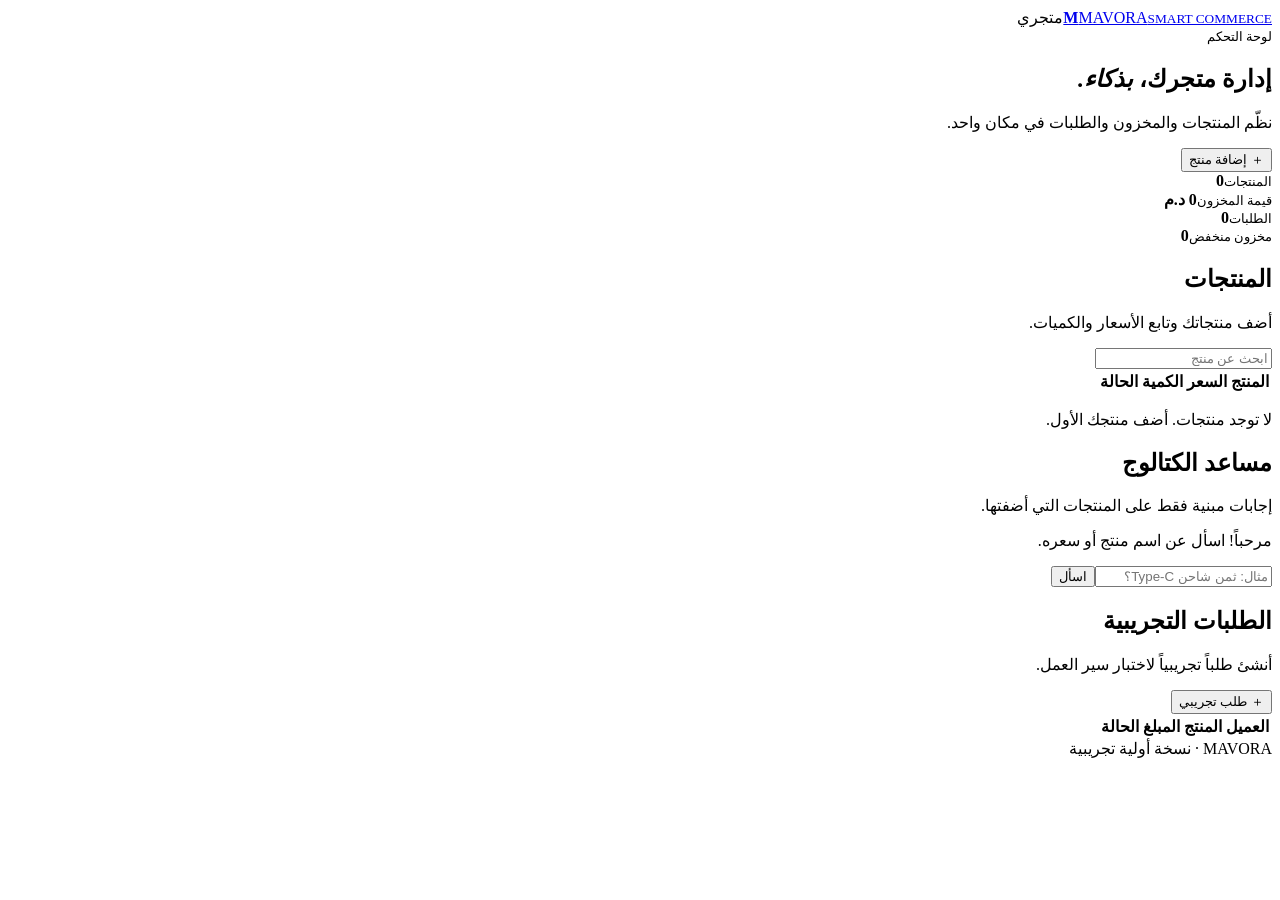
==== index.html @ d006ffa7 "Add MAVORA MVP file: index.html" ====
<!doctype html>
<html lang="ar" dir="rtl"><head><meta charset="utf-8"><meta name="viewport" content="width=device-width,initial-scale=1"><meta name="theme-color" content="#0b1630"><meta name="description" content="MAVORA لإدارة المتاجر والمنتجات والطلبات"><link rel="manifest" href="manifest.webmanifest"><link rel="stylesheet" href="styles.css"><title>MAVORA | إدارة المتجر</title></head><body>
<header><a class="brand" href="#"><b>M</b><span>MAVORA<small>SMART COMMERCE</small></span></a><span id="storeLabel">متجري</span></header>
<main><section class="hero"><div><small>لوحة التحكم</small><h1>إدارة متجرك، <em>بذكاء.</em></h1><p>نظّم المنتجات والمخزون والطلبات في مكان واحد.</p></div><button id="addBtn">＋ إضافة منتج</button></section>
<section class="stats"><article><small>المنتجات</small><strong id="count">0</strong></article><article><small>قيمة المخزون</small><strong id="stockValue">0 د.م</strong></article><article><small>الطلبات</small><strong id="ordersCount">0</strong></article><article><small>مخزون منخفض</small><strong id="lowCount">0</strong></article></section>
<section class="panel"><div class="heading"><div><h2>المنتجات</h2><p>أضف منتجاتك وتابع الأسعار والكميات.</p></div><input id="search" placeholder="ابحث عن منتج"></div><div class="scroll"><table><thead><tr><th>المنتج</th><th>السعر</th><th>الكمية</th><th>الحالة</th><th></th></tr></thead><tbody id="rows"></tbody></table></div><p id="empty" class="empty">لا توجد منتجات. أضف منتجك الأول.</p></section>
<section class="panel"><div class="heading"><div><h2>مساعد الكتالوج</h2><p>إجابات مبنية فقط على المنتجات التي أضفتها.</p></div></div><div id="chat" class="chat"><p>مرحباً! اسأل عن اسم منتج أو سعره.</p></div><form id="ask"><input id="question" placeholder="مثال: ثمن شاحن Type-C؟" required><button>اسأل</button></form></section>
<section class="panel"><div class="heading"><div><h2>الطلبات التجريبية</h2><p>أنشئ طلباً تجريبياً لاختبار سير العمل.</p></div><button class="secondary" id="newOrder">＋ طلب تجريبي</button></div><div class="scroll"><table><thead><tr><th>العميل</th><th>المنتج</th><th>المبلغ</th><th>الحالة</th></tr></thead><tbody id="orderRows"></tbody></table></div></section>
<footer>MAVORA · نسخة أولية تجريبية</footer></main>
<dialog id="dlg"><form id="productForm"><h2>إضافة / تعديل منتج</h2><input type="hidden" id="pid"><label>اسم المنتج<input id="name" required maxlength="80"></label><label>السعر بالدرهم<input id="price" type="number" min="0" step=".01" required></label><label>الكمية<input id="qty" type="number" min="0" step="1" required></label><label>وصف المنتج<input id="desc" maxlength="160"></label><div class="actions"><button type="button" class="secondary" id="cancel">إلغاء</button><button>حفظ</button></div></form></dialog>
<script src="app.js"></script></body></html>
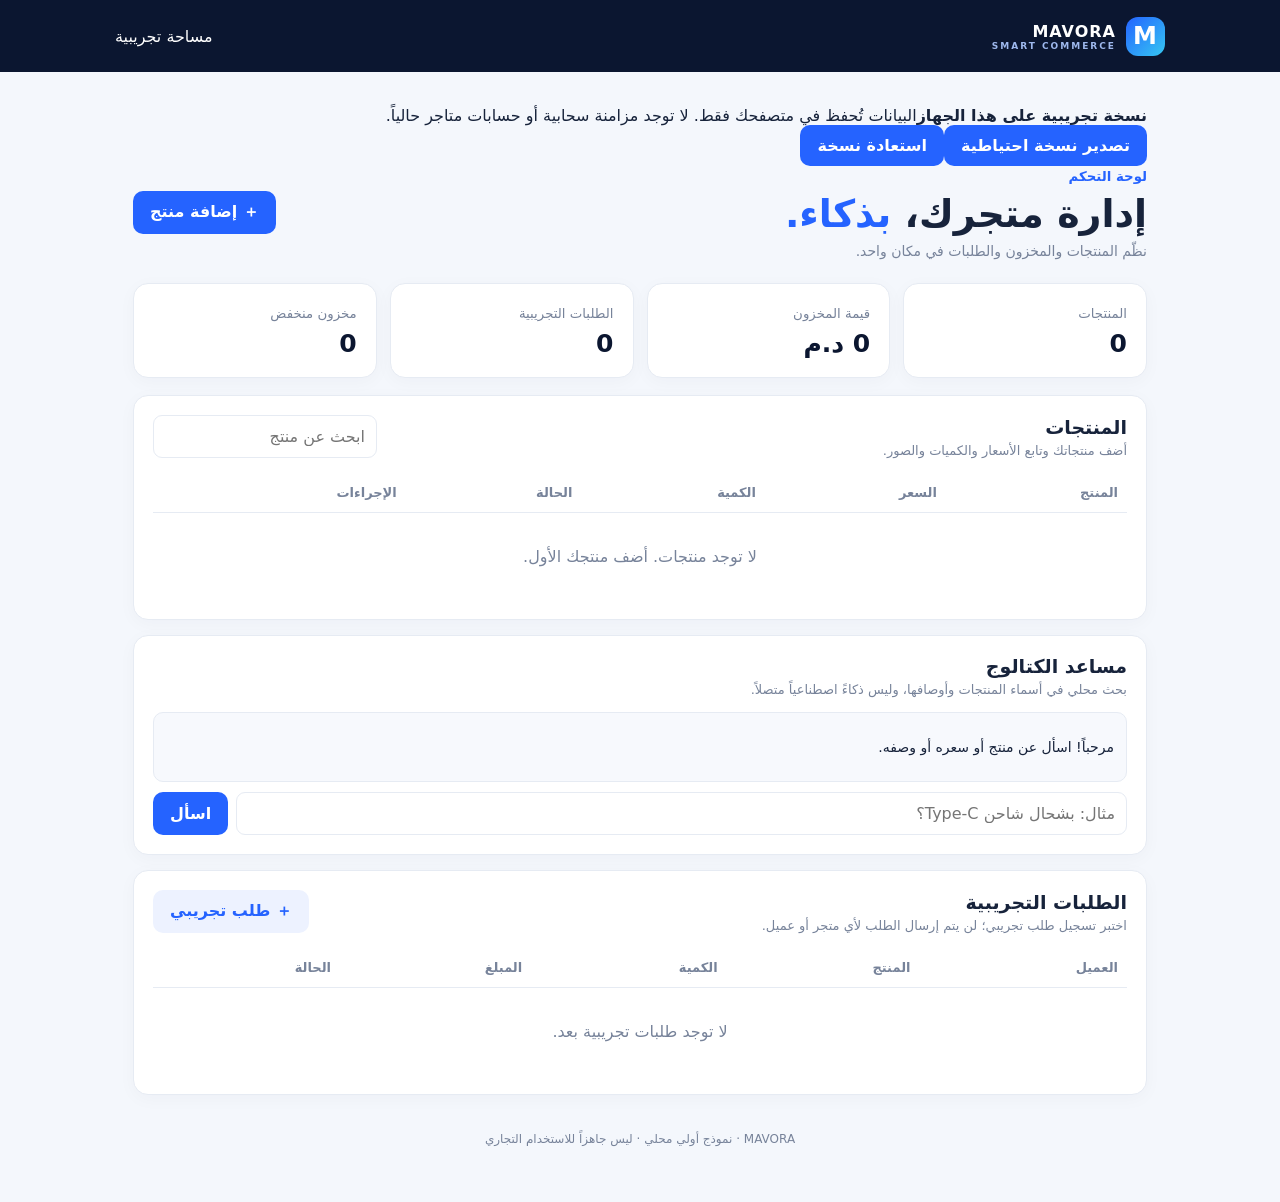
==== commit 8e687359: "Improve MAVORA local MVP reliability and usability" ====
--- a/index.html
+++ b/index.html
@@ -1,11 +1,59 @@
 <!doctype html>
-<html lang="ar" dir="rtl"><head><meta charset="utf-8"><meta name="viewport" content="width=device-width,initial-scale=1"><meta name="theme-color" content="#0b1630"><meta name="description" content="MAVORA لإدارة المتاجر والمنتجات والطلبات"><link rel="manifest" href="manifest.webmanifest"><link rel="stylesheet" href="styles.css"><title>MAVORA | إدارة المتجر</title></head><body>
-<header><a class="brand" href="#"><b>M</b><span>MAVORA<small>SMART COMMERCE</small></span></a><span id="storeLabel">متجري</span></header>
-<main><section class="hero"><div><small>لوحة التحكم</small><h1>إدارة متجرك، <em>بذكاء.</em></h1><p>نظّم المنتجات والمخزون والطلبات في مكان واحد.</p></div><button id="addBtn">＋ إضافة منتج</button></section>
-<section class="stats"><article><small>المنتجات</small><strong id="count">0</strong></article><article><small>قيمة المخزون</small><strong id="stockValue">0 د.م</strong></article><article><small>الطلبات</small><strong id="ordersCount">0</strong></article><article><small>مخزون منخفض</small><strong id="lowCount">0</strong></article></section>
-<section class="panel"><div class="heading"><div><h2>المنتجات</h2><p>أضف منتجاتك وتابع الأسعار والكميات.</p></div><input id="search" placeholder="ابحث عن منتج"></div><div class="scroll"><table><thead><tr><th>المنتج</th><th>السعر</th><th>الكمية</th><th>الحالة</th><th></th></tr></thead><tbody id="rows"></tbody></table></div><p id="empty" class="empty">لا توجد منتجات. أضف منتجك الأول.</p></section>
-<section class="panel"><div class="heading"><div><h2>مساعد الكتالوج</h2><p>إجابات مبنية فقط على المنتجات التي أضفتها.</p></div></div><div id="chat" class="chat"><p>مرحباً! اسأل عن اسم منتج أو سعره.</p></div><form id="ask"><input id="question" placeholder="مثال: ثمن شاحن Type-C؟" required><button>اسأل</button></form></section>
-<section class="panel"><div class="heading"><div><h2>الطلبات التجريبية</h2><p>أنشئ طلباً تجريبياً لاختبار سير العمل.</p></div><button class="secondary" id="newOrder">＋ طلب تجريبي</button></div><div class="scroll"><table><thead><tr><th>العميل</th><th>المنتج</th><th>المبلغ</th><th>الحالة</th></tr></thead><tbody id="orderRows"></tbody></table></div></section>
-<footer>MAVORA · نسخة أولية تجريبية</footer></main>
-<dialog id="dlg"><form id="productForm"><h2>إضافة / تعديل منتج</h2><input type="hidden" id="pid"><label>اسم المنتج<input id="name" required maxlength="80"></label><label>السعر بالدرهم<input id="price" type="number" min="0" step=".01" required></label><label>الكمية<input id="qty" type="number" min="0" step="1" required></label><label>وصف المنتج<input id="desc" maxlength="160"></label><div class="actions"><button type="button" class="secondary" id="cancel">إلغاء</button><button>حفظ</button></div></form></dialog>
-<script src="app.js"></script></body></html>+<html lang="ar" dir="rtl">
+<head>
+<meta charset="utf-8">
+<meta name="viewport" content="width=device-width,initial-scale=1">
+<meta name="theme-color" content="#0b1630">
+<meta name="description" content="MAVORA لإدارة المتاجر والمنتجات والمخزون والطلبات">
+<link rel="manifest" href="./manifest.webmanifest">
+<link rel="stylesheet" href="./styles.css">
+<title>MAVORA | إدارة المتجر</title>
+</head>
+<body>
+<header><a class="brand" href="./" aria-label="MAVORA الصفحة الرئيسية"><b>M</b><span>MAVORA<small>SMART COMMERCE</small></span></a><span id="storeLabel">مساحة تجريبية</span></header>
+<main>
+<div class="notice" role="status"><strong>نسخة تجريبية على هذا الجهاز</strong><span>البيانات تُحفظ في متصفحك فقط. لا توجد مزامنة سحابية أو حسابات متاجر حالياً.</span><div class="backup-actions"><button type="button" class="outline" id="exportBtn">تصدير نسخة احتياطية</button><button type="button" class="outline" id="importBtn">استعادة نسخة</button><input id="importFile" type="file" accept="application/json,.json" hidden></div></div>
+<section class="hero"><div><small>لوحة التحكم</small><h1>إدارة متجرك، <em>بذكاء.</em></h1><p>نظّم المنتجات والمخزون والطلبات في مكان واحد.</p></div><button id="addBtn">＋ إضافة منتج</button></section>
+<section class="stats">
+<article><small>المنتجات</small><strong id="count">0</strong></article>
+<article><small>قيمة المخزون</small><strong id="stockValue">0 د.م</strong></article>
+<article><small>الطلبات التجريبية</small><strong id="ordersCount">0</strong></article>
+<article><small>مخزون منخفض</small><strong id="lowCount">0</strong></article>
+</section>
+<section class="panel">
+<div class="heading"><div><h2>المنتجات</h2><p>أضف منتجاتك وتابع الأسعار والكميات والصور.</p></div><input id="search" type="search" placeholder="ابحث عن منتج" aria-label="ابحث عن منتج"></div>
+<div class="scroll"><table><thead><tr><th>المنتج</th><th>السعر</th><th>الكمية</th><th>الحالة</th><th>الإجراءات</th></tr></thead><tbody id="rows"></tbody></table></div>
+<p id="empty" class="empty">لا توجد منتجات. أضف منتجك الأول.</p><p id="noResults" class="empty" hidden>لا توجد نتائج مطابقة للبحث.</p>
+</section>
+<section class="panel">
+<div class="heading"><div><h2>مساعد الكتالوج</h2><p>بحث محلي في أسماء المنتجات وأوصافها، وليس ذكاءً اصطناعياً متصلاً.</p></div></div>
+<div id="chat" class="chat" aria-live="polite"><p>مرحباً! اسأل عن منتج أو سعره أو وصفه.</p></div>
+<form id="ask"><input id="question" autocomplete="off" placeholder="مثال: بشحال شاحن Type-C؟" required maxlength="180"><button>اسأل</button></form>
+</section>
+<section class="panel">
+<div class="heading"><div><h2>الطلبات التجريبية</h2><p>اختبر تسجيل طلب تجريبي؛ لن يتم إرسال الطلب لأي متجر أو عميل.</p></div><button class="secondary" id="newOrder">＋ طلب تجريبي</button></div>
+<div class="scroll"><table><thead><tr><th>العميل</th><th>المنتج</th><th>الكمية</th><th>المبلغ</th><th>الحالة</th></tr></thead><tbody id="orderRows"></tbody></table></div>
+<p id="ordersEmpty" class="empty">لا توجد طلبات تجريبية بعد.</p>
+</section>
+<footer>MAVORA · نموذج أولي محلي · ليس جاهزاً للاستخدام التجاري</footer>
+</main>
+<dialog id="dlg"><form id="productForm">
+<h2 id="productDialogTitle">إضافة منتج</h2><input type="hidden" id="pid">
+<label>اسم المنتج<input id="name" required maxlength="80" autocomplete="off"></label>
+<label>السعر بالدرهم<input id="price" type="number" min="0" max="100000000" step="0.01" required inputmode="decimal"></label>
+<label>الكمية<input id="qty" type="number" min="0" max="10000000" step="1" required inputmode="numeric"></label>
+<label>وصف المنتج (اختياري)<input id="desc" maxlength="300"></label>
+<label>رابط صورة المنتج (اختياري)<input id="imageUrl" type="url" placeholder="https://..." maxlength="500" inputmode="url"></label>
+<p class="field-hint">استخدم رابط صورة مباشر يبدأ بـ https:// أو http://.</p>
+<div class="actions"><button type="button" class="secondary" id="cancel">إلغاء</button><button>حفظ المنتج</button></div>
+</form></dialog>
+<dialog id="orderDlg"><form id="orderForm">
+<h2>إنشاء طلب تجريبي</h2>
+<label>اسم العميل<input id="customer" required maxlength="80"></label>
+<label>المنتج<select id="orderProduct" required></select></label>
+<label>الكمية المطلوبة<input id="orderQty" type="number" min="1" step="1" value="1" required inputmode="numeric"></label>
+<p id="availableQty" class="field-hint"></p>
+<div class="actions"><button type="button" class="secondary" id="cancelOrder">إلغاء</button><button>إنشاء الطلب التجريبي</button></div>
+</form></dialog>
+<script src="./app.js" defer></script>
+</body></html>
--- a/styles.css
+++ b/styles.css
@@ -0,0 +1 @@
+:root{--navy:#0b1630;--blue:#2563ff;--cyan:#35c7f2;--bg:#f4f7fc;--ink:#17233b;--muted:#77839a;--line:#e6ebf3}*{box-sizing:border-box}body{margin:0;background:var(--bg);color:var(--ink);font-family:system-ui,Tahoma,Arial}header{height:72px;background:var(--navy);color:white;display:flex;align-items:center;justify-content:space-between;padding:0 max(calc((100% - 1050px)/2),20px)}.brand{display:flex;align-items:center;gap:10px;color:white;text-decoration:none;font-weight:900;letter-spacing:1px}.brand b{display:grid;place-items:center;width:39px;height:39px;border-radius:12px;background:linear-gradient(135deg,var(--blue),var(--cyan));font-size:24px}.brand small{display:block;color:#9eb8ed;font-size:9px;letter-spacing:2px}main{max-width:1050px;margin:34px auto;padding:0 18px}.hero,.heading{display:flex;align-items:center;justify-content:space-between;gap:16px}.hero{margin-bottom:24px}.hero small{color:var(--blue);font-weight:800}.hero h1{font-size:clamp(27px,5vw,38px);margin:7px 0}.hero em{color:var(--blue);font-style:normal}.hero p,.heading p{color:var(--muted);margin:0;font-size:14px}button{border:0;border-radius:10px;background:var(--blue);color:white;padding:11px 17px;font:inherit;font-weight:750;cursor:pointer}.secondary{background:#edf2ff;color:var(--blue)}.stats{display:grid;grid-template-columns:repeat(4,1fr);gap:13px;margin-bottom:17px}.stats article,.panel{background:white;border:1px solid var(--line);border-radius:15px;padding:19px;box-shadow:0 4px 18px #15264b08}.stats small{color:var(--muted)}.stats strong{display:block;font-size:25px;color:var(--navy);margin-top:7px}.panel{margin:15px 0}.heading{margin-bottom:15px}.heading h2{margin:0 0 5px;font-size:19px}.heading p{font-size:13px}.heading input,input{border:1px solid var(--line);border-radius:9px;padding:11px;font:inherit;min-width:0}.scroll{overflow:auto}table{width:100%;border-collapse:collapse;text-align:right;white-space:nowrap}th,td{padding:12px 9px;border-bottom:1px solid var(--line);font-size:13px}th{color:var(--muted)}.tag{background:#e9f8f0;color:#16814f;border-radius:20px;padding:5px 8px;font-size:11px}.tag.low{background:#fff0e6;color:#bd5b17}.tiny{background:#eef2ff;color:var(--blue);padding:6px 9px;margin-left:5px}.empty{color:var(--muted);text-align:center;padding:18px}.chat{background:#f7f9fd;border:1px solid var(--line);border-radius:10px;padding:12px;min-height:65px;margin-bottom:10px;font-size:14px}.chat .answer{color:var(--blue)}#ask{display:flex;gap:8px}#ask input{flex:1;width:100%}footer{text-align:center;color:var(--muted);font-size:12px;padding:22px}dialog{border:0;border-radius:15px;width:min(430px,calc(100% - 24px));box-shadow:0 20px 70px #07132955}dialog::backdrop{background:#07132999}dialog form{padding:22px;display:grid;gap:12px}dialog h2{margin:0 0 5px}label{display:grid;gap:6px;font-size:13px;font-weight:700}.actions{display:flex;justify-content:flex-end;gap:8px}@media(max-width:650px){main{margin:22px auto}.stats{grid-template-columns:repeat(2,1fr)}.hero{align-items:flex-start;flex-direction:column}.heading{align-items:flex-start;flex-direction:column}.heading input{width:100%}}
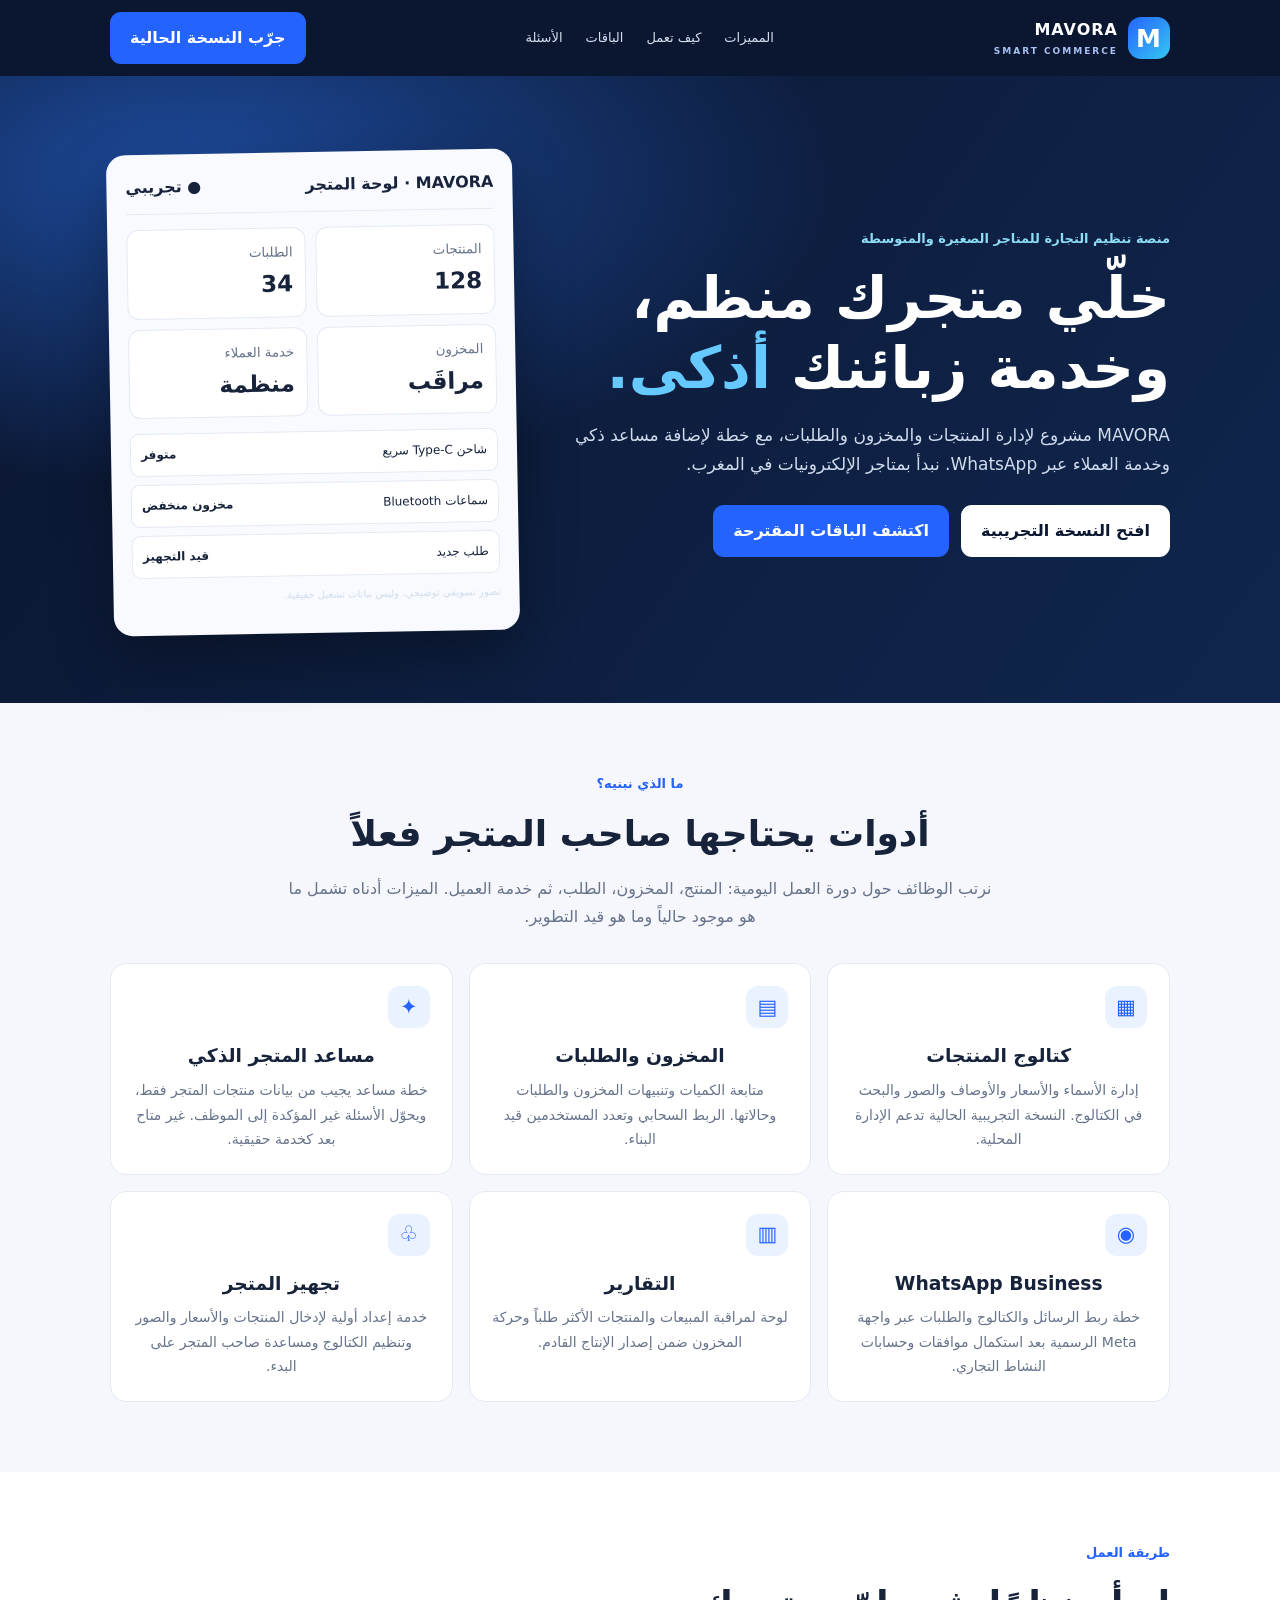
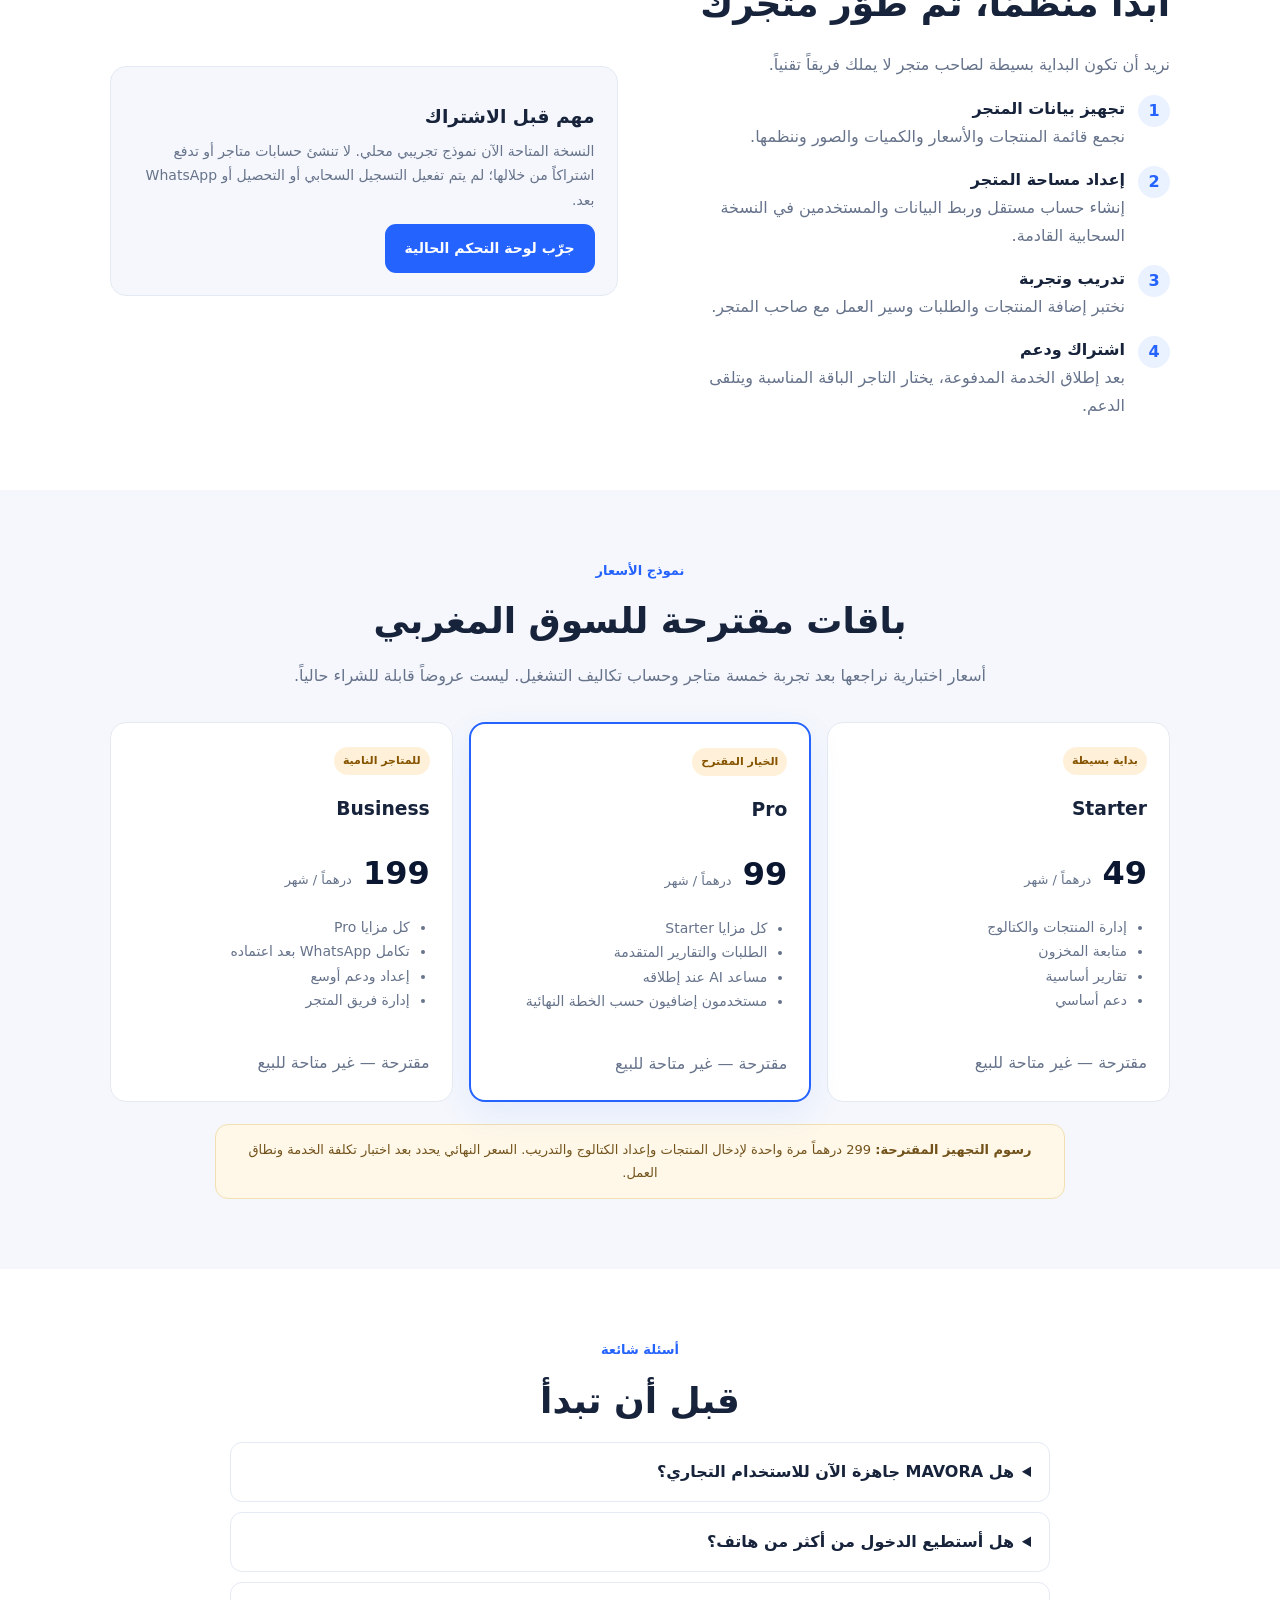
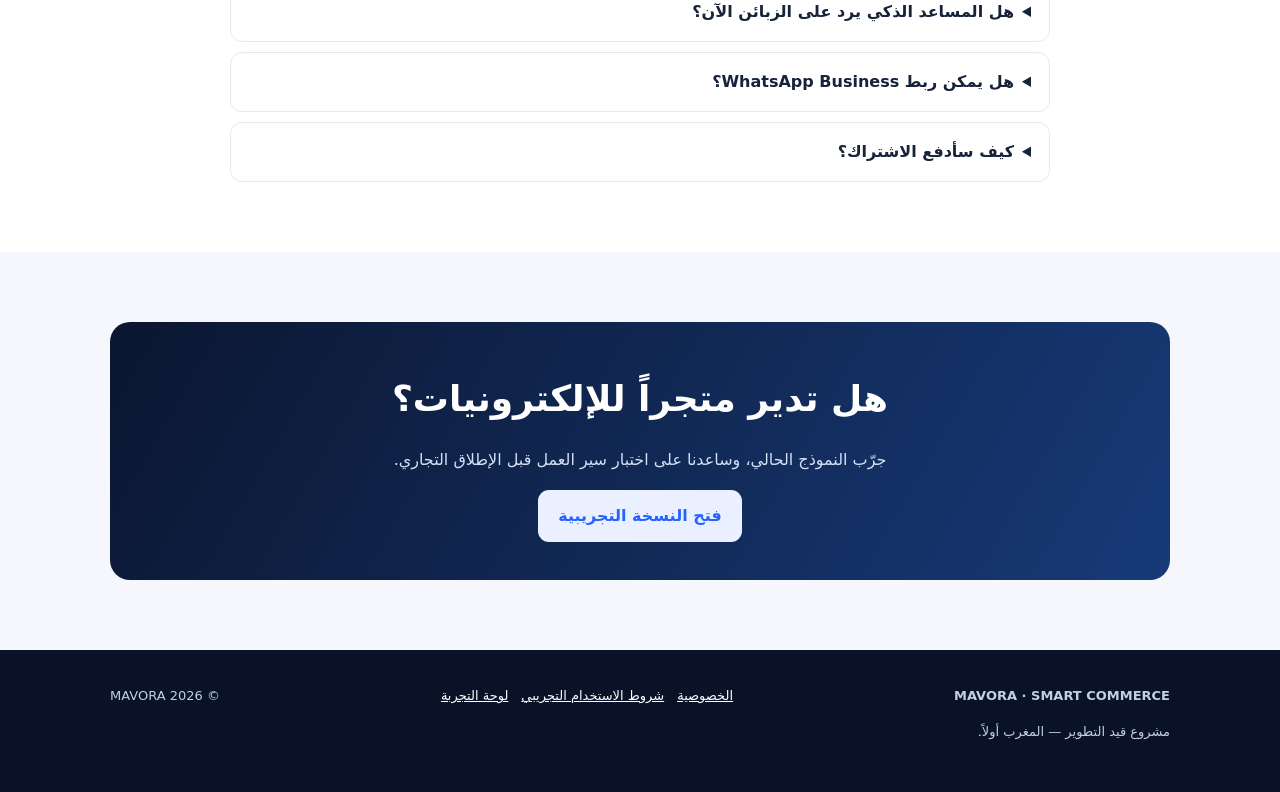
==== commit ed3e6620: "Add honest MAVORA public product and pricing landing page" ====
--- a/index.html
+++ b/index.html
@@ -1,59 +1,30 @@
 <!doctype html>
-<html lang="ar" dir="rtl">
-<head>
-<meta charset="utf-8">
-<meta name="viewport" content="width=device-width,initial-scale=1">
-<meta name="theme-color" content="#0b1630">
-<meta name="description" content="MAVORA لإدارة المتاجر والمنتجات والمخزون والطلبات">
-<link rel="manifest" href="./manifest.webmanifest">
-<link rel="stylesheet" href="./styles.css">
-<title>MAVORA | إدارة المتجر</title>
-</head>
-<body>
-<header><a class="brand" href="./" aria-label="MAVORA الصفحة الرئيسية"><b>M</b><span>MAVORA<small>SMART COMMERCE</small></span></a><span id="storeLabel">مساحة تجريبية</span></header>
-<main>
-<div class="notice" role="status"><strong>نسخة تجريبية على هذا الجهاز</strong><span>البيانات تُحفظ في متصفحك فقط. لا توجد مزامنة سحابية أو حسابات متاجر حالياً.</span><div class="backup-actions"><button type="button" class="outline" id="exportBtn">تصدير نسخة احتياطية</button><button type="button" class="outline" id="importBtn">استعادة نسخة</button><input id="importFile" type="file" accept="application/json,.json" hidden></div></div>
-<section class="hero"><div><small>لوحة التحكم</small><h1>إدارة متجرك، <em>بذكاء.</em></h1><p>نظّم المنتجات والمخزون والطلبات في مكان واحد.</p></div><button id="addBtn">＋ إضافة منتج</button></section>
-<section class="stats">
-<article><small>المنتجات</small><strong id="count">0</strong></article>
-<article><small>قيمة المخزون</small><strong id="stockValue">0 د.م</strong></article>
-<article><small>الطلبات التجريبية</small><strong id="ordersCount">0</strong></article>
-<article><small>مخزون منخفض</small><strong id="lowCount">0</strong></article>
-</section>
-<section class="panel">
-<div class="heading"><div><h2>المنتجات</h2><p>أضف منتجاتك وتابع الأسعار والكميات والصور.</p></div><input id="search" type="search" placeholder="ابحث عن منتج" aria-label="ابحث عن منتج"></div>
-<div class="scroll"><table><thead><tr><th>المنتج</th><th>السعر</th><th>الكمية</th><th>الحالة</th><th>الإجراءات</th></tr></thead><tbody id="rows"></tbody></table></div>
-<p id="empty" class="empty">لا توجد منتجات. أضف منتجك الأول.</p><p id="noResults" class="empty" hidden>لا توجد نتائج مطابقة للبحث.</p>
-</section>
-<section class="panel">
-<div class="heading"><div><h2>مساعد الكتالوج</h2><p>بحث محلي في أسماء المنتجات وأوصافها، وليس ذكاءً اصطناعياً متصلاً.</p></div></div>
-<div id="chat" class="chat" aria-live="polite"><p>مرحباً! اسأل عن منتج أو سعره أو وصفه.</p></div>
-<form id="ask"><input id="question" autocomplete="off" placeholder="مثال: بشحال شاحن Type-C؟" required maxlength="180"><button>اسأل</button></form>
-</section>
-<section class="panel">
-<div class="heading"><div><h2>الطلبات التجريبية</h2><p>اختبر تسجيل طلب تجريبي؛ لن يتم إرسال الطلب لأي متجر أو عميل.</p></div><button class="secondary" id="newOrder">＋ طلب تجريبي</button></div>
-<div class="scroll"><table><thead><tr><th>العميل</th><th>المنتج</th><th>الكمية</th><th>المبلغ</th><th>الحالة</th></tr></thead><tbody id="orderRows"></tbody></table></div>
-<p id="ordersEmpty" class="empty">لا توجد طلبات تجريبية بعد.</p>
-</section>
-<footer>MAVORA · نموذج أولي محلي · ليس جاهزاً للاستخدام التجاري</footer>
-</main>
-<dialog id="dlg"><form id="productForm">
-<h2 id="productDialogTitle">إضافة منتج</h2><input type="hidden" id="pid">
-<label>اسم المنتج<input id="name" required maxlength="80" autocomplete="off"></label>
-<label>السعر بالدرهم<input id="price" type="number" min="0" max="100000000" step="0.01" required inputmode="decimal"></label>
-<label>الكمية<input id="qty" type="number" min="0" max="10000000" step="1" required inputmode="numeric"></label>
-<label>وصف المنتج (اختياري)<input id="desc" maxlength="300"></label>
-<label>رابط صورة المنتج (اختياري)<input id="imageUrl" type="url" placeholder="https://..." maxlength="500" inputmode="url"></label>
-<p class="field-hint">استخدم رابط صورة مباشر يبدأ بـ https:// أو http://.</p>
-<div class="actions"><button type="button" class="secondary" id="cancel">إلغاء</button><button>حفظ المنتج</button></div>
-</form></dialog>
-<dialog id="orderDlg"><form id="orderForm">
-<h2>إنشاء طلب تجريبي</h2>
-<label>اسم العميل<input id="customer" required maxlength="80"></label>
-<label>المنتج<select id="orderProduct" required></select></label>
-<label>الكمية المطلوبة<input id="orderQty" type="number" min="1" step="1" value="1" required inputmode="numeric"></label>
-<p id="availableQty" class="field-hint"></p>
-<div class="actions"><button type="button" class="secondary" id="cancelOrder">إلغاء</button><button>إنشاء الطلب التجريبي</button></div>
-</form></dialog>
-<script src="./app.js" defer></script>
-</body></html>+<html lang="ar" dir="rtl"><head><meta charset="utf-8"><meta name="viewport" content="width=device-width,initial-scale=1"><meta name="theme-color" content="#0b1630"><meta name="description" content="MAVORA تساعد المتاجر على تنظيم المنتجات والمخزون والطلبات وخدمة العملاء."><link rel="manifest" href="./manifest.webmanifest"><title>MAVORA | تجارة أذكى للمتاجر</title>
+<style>
+:root{--n:#0b1630;--b:#2563ff;--c:#35c7f2;--bg:#f5f7fc;--ink:#17233b;--muted:#66738b;--line:#e4eaf3}*{box-sizing:border-box}html{scroll-behavior:smooth}body{margin:0;background:var(--bg);color:var(--ink);font-family:system-ui,Tahoma,Arial;line-height:1.75}a{color:inherit;text-decoration:none}.wrap{max-width:1100px;margin:auto;padding:0 20px}.top{background:var(--n);color:#fff}.nav{height:76px;display:flex;align-items:center;justify-content:space-between;gap:20px}.brand{display:flex;align-items:center;gap:10px;font-weight:900;letter-spacing:1px}.mark{display:grid;place-items:center;width:42px;height:42px;border-radius:13px;background:linear-gradient(135deg,var(--b),var(--c));font-size:25px}.brand small{display:block;font-size:9px;color:#a8c1f3;letter-spacing:2px}.links{display:flex;gap:23px;color:#d6def0;font-size:13px}.btn{display:inline-flex;align-items:center;justify-content:center;border:0;border-radius:11px;background:var(--b);color:#fff;padding:12px 20px;font-weight:800;min-height:45px}.btn.alt{background:#eaf0ff;color:var(--b)}.hero{padding:76px 0 70px;color:#fff;background:radial-gradient(ellipse at 15% 15%,#1d4a9b 0,transparent 42%),linear-gradient(125deg,#0b1630,#10264e)}.hero-grid{display:grid;grid-template-columns:1.2fr .8fr;align-items:center;gap:45px}.eyebrow{color:#8ddcf5;font-weight:800;font-size:13px}.hero h1{font-size:clamp(34px,5vw,58px);line-height:1.2;margin:14px 0}.hero h1 span{color:#66c9ff}.hero p{color:#d1dced;max-width:650px;font-size:17px}.hero-actions{display:flex;gap:12px;flex-wrap:wrap;margin-top:25px}.hero .alt{background:#fff;color:var(--n)}.mock{background:#f8faff;color:var(--ink);border-radius:19px;padding:19px;box-shadow:0 22px 60px #0005;transform:rotate(-1deg)}.mock-head{display:flex;justify-content:space-between;align-items:center;border-bottom:1px solid var(--line);padding-bottom:12px;font-weight:800}.mock-grid{display:grid;grid-template-columns:repeat(2,1fr);gap:10px;margin:15px 0}.mock-stat{background:white;border:1px solid var(--line);border-radius:12px;padding:12px}.mock-stat small{color:var(--muted);display:block}.mock-stat b{font-size:23px}.mock-row{background:white;border:1px solid var(--line);border-radius:9px;padding:10px;margin-top:8px;font-size:12px;display:flex;justify-content:space-between}.section{padding:70px 0}.section.white{background:#fff}.center{text-align:center}.kicker{color:var(--b);font-weight:800;font-size:13px}.section h2{font-size:clamp(25px,3vw,36px);margin:7px 0 10px}.lead{color:var(--muted);max-width:720px;margin:0 auto 32px}.cards{display:grid;grid-template-columns:repeat(3,1fr);gap:16px}.card{background:#fff;border:1px solid var(--line);border-radius:16px;padding:22px}.white .card{background:var(--bg)}.ico{width:42px;height:42px;border-radius:12px;display:grid;place-items:center;background:#eaf1ff;color:var(--b);font-size:21px}.card h3{margin:12px 0 5px}.card p{margin:0;color:var(--muted);font-size:14px}.split{display:grid;grid-template-columns:1fr 1fr;gap:45px;align-items:center}.steps{display:grid;gap:15px}.step{display:flex;gap:13px;align-items:flex-start}.num{flex:0 0 32px;height:32px;border-radius:50%;display:grid;place-items:center;background:#eaf1ff;color:var(--b);font-weight:900}.plans{display:grid;grid-template-columns:repeat(3,1fr);gap:16px;text-align:right}.plan{background:#fff;border:1px solid var(--line);border-radius:16px;padding:22px}.plan.featured{border:2px solid var(--b);box-shadow:0 12px 35px #2563ff16}.price{font-size:32px;font-weight:900;color:var(--n)}.price small{font-size:13px;color:var(--muted);font-weight:500}.plan ul{padding-right:20px;color:var(--muted);font-size:14px;min-height:120px}.pill{display:inline-block;background:#fff1d9;color:#865400;padding:4px 9px;border-radius:30px;font-size:11px;font-weight:800}.warning{background:#fff8e8;border:1px solid #f2dfb2;color:#72521b;border-radius:13px;padding:14px;margin:22px auto 0;max-width:850px;font-size:13px}.faq{max-width:820px;margin:auto;display:grid;gap:10px;text-align:right}.faq details{background:#fff;border:1px solid var(--line);border-radius:12px;padding:15px 18px}.faq summary{font-weight:800;cursor:pointer}.faq p{color:var(--muted);font-size:14px;margin-bottom:0}.cta{background:linear-gradient(120deg,#0b1630,#173a78);color:#fff;border-radius:20px;padding:38px;text-align:center}.cta p{color:#d4e0f5}.foot{background:#091226;color:#c4cfe2;padding:35px 0;font-size:13px}.footrow{display:flex;justify-content:space-between;gap:20px;flex-wrap:wrap}.foot a{color:#fff;text-decoration:underline}.muted{color:var(--muted)}@media(max-width:760px){.links{display:none}.hero{padding:52px 0}.hero-grid,.split{grid-template-columns:1fr}.mock{max-width:500px}.cards,.plans{grid-template-columns:1fr}.plan ul{min-height:0}.section{padding:52px 0}.nav{height:66px}.cta{padding:25px 17px}}
+</style></head><body>
+<header class="top"><div class="wrap nav"><a class="brand" href="./"><span class="mark">M</span><span>MAVORA<small>SMART COMMERCE</small></span></a><nav class="links"><a href="#features">المميزات</a><a href="#how">كيف تعمل</a><a href="#plans">الباقات</a><a href="#faq">الأسئلة</a></nav><a class="btn" href="./app.html">جرّب النسخة الحالية</a></div></header>
+<section class="hero"><div class="wrap hero-grid"><div><div class="eyebrow">منصة تنظيم التجارة للمتاجر الصغيرة والمتوسطة</div><h1>خلّي متجرك منظم، وخدمة زبائنك <span>أذكى.</span></h1><p>MAVORA مشروع لإدارة المنتجات والمخزون والطلبات، مع خطة لإضافة مساعد ذكي وخدمة العملاء عبر WhatsApp. نبدأ بمتاجر الإلكترونيات في المغرب.</p><div class="hero-actions"><a class="btn alt" href="./app.html">افتح النسخة التجريبية</a><a class="btn" href="#plans">اكتشف الباقات المقترحة</a></div></div><div class="mock" aria-label="تصور توضيحي للوحة إدارة المتجر"><div class="mock-head"><span>MAVORA · لوحة المتجر</span><span>● تجريبي</span></div><div class="mock-grid"><div class="mock-stat"><small>المنتجات</small><b>128</b></div><div class="mock-stat"><small>الطلبات</small><b>34</b></div><div class="mock-stat"><small>المخزون</small><b>مراقَب</b></div><div class="mock-stat"><small>خدمة العملاء</small><b>منظمة</b></div></div><div class="mock-row"><span>شاحن Type-C سريع</span><b>متوفر</b></div><div class="mock-row"><span>سماعات Bluetooth</span><b>مخزون منخفض</b></div><div class="mock-row"><span>طلب جديد</span><b>قيد التجهيز</b></div><p class="muted" style="font-size:10px">تصور تسويقي توضيحي، وليس بيانات تشغيل حقيقية.</p></div></div></section>
+<section class="section" id="features"><div class="wrap center"><div class="kicker">ما الذي نبنيه؟</div><h2>أدوات يحتاجها صاحب المتجر فعلاً</h2><p class="lead">نرتب الوظائف حول دورة العمل اليومية: المنتج، المخزون، الطلب، ثم خدمة العميل. الميزات أدناه تشمل ما هو موجود حالياً وما هو قيد التطوير.</p><div class="cards">
+<article class="card"><div class="ico">▦</div><h3>كتالوج المنتجات</h3><p>إدارة الأسماء والأسعار والأوصاف والصور والبحث في الكتالوج. النسخة التجريبية الحالية تدعم الإدارة المحلية.</p></article>
+<article class="card"><div class="ico">▤</div><h3>المخزون والطلبات</h3><p>متابعة الكميات وتنبيهات المخزون والطلبات وحالاتها. الربط السحابي وتعدد المستخدمين قيد البناء.</p></article>
+<article class="card"><div class="ico">✦</div><h3>مساعد المتجر الذكي</h3><p>خطة مساعد يجيب من بيانات منتجات المتجر فقط، ويحوّل الأسئلة غير المؤكدة إلى الموظف. غير متاح بعد كخدمة حقيقية.</p></article>
+<article class="card"><div class="ico">◉</div><h3>WhatsApp Business</h3><p>خطة ربط الرسائل والكتالوج والطلبات عبر واجهة Meta الرسمية بعد استكمال موافقات وحسابات النشاط التجاري.</p></article>
+<article class="card"><div class="ico">▥</div><h3>التقارير</h3><p>لوحة لمراقبة المبيعات والمنتجات الأكثر طلباً وحركة المخزون ضمن إصدار الإنتاج القادم.</p></article>
+<article class="card"><div class="ico">♧</div><h3>تجهيز المتجر</h3><p>خدمة إعداد أولية لإدخال المنتجات والأسعار والصور وتنظيم الكتالوج ومساعدة صاحب المتجر على البدء.</p></article>
+</div></div></section>
+<section class="section white" id="how"><div class="wrap split"><div><div class="kicker">طريقة العمل</div><h2>ابدأ منظمًا، ثم طوّر متجرك</h2><p class="muted">نريد أن تكون البداية بسيطة لصاحب متجر لا يملك فريقاً تقنياً.</p><div class="steps"><div class="step"><span class="num">1</span><div><b>تجهيز بيانات المتجر</b><div class="muted">نجمع قائمة المنتجات والأسعار والكميات والصور وننظمها.</div></div></div><div class="step"><span class="num">2</span><div><b>إعداد مساحة المتجر</b><div class="muted">إنشاء حساب مستقل وربط البيانات والمستخدمين في النسخة السحابية القادمة.</div></div></div><div class="step"><span class="num">3</span><div><b>تدريب وتجربة</b><div class="muted">نختبر إضافة المنتجات والطلبات وسير العمل مع صاحب المتجر.</div></div></div><div class="step"><span class="num">4</span><div><b>اشتراك ودعم</b><div class="muted">بعد إطلاق الخدمة المدفوعة، يختار التاجر الباقة المناسبة ويتلقى الدعم.</div></div></div></div></div><div class="card"><h3>مهم قبل الاشتراك</h3><p>النسخة المتاحة الآن نموذج تجريبي محلي. لا تنشئ حسابات متاجر أو تدفع اشتراكاً من خلالها؛ لم يتم تفعيل التسجيل السحابي أو التحصيل أو WhatsApp بعد.</p><p style="margin-top:12px"><a class="btn" href="./app.html">جرّب لوحة التحكم الحالية</a></p></div></div></section>
+<section class="section" id="plans"><div class="wrap center"><div class="kicker">نموذج الأسعار</div><h2>باقات مقترحة للسوق المغربي</h2><p class="lead">أسعار اختبارية نراجعها بعد تجربة خمسة متاجر وحساب تكاليف التشغيل. ليست عروضاً قابلة للشراء حالياً.</p><div class="plans">
+<article class="plan"><span class="pill">بداية بسيطة</span><h3>Starter</h3><div class="price">49 <small>درهماً / شهر</small></div><ul><li>إدارة المنتجات والكتالوج</li><li>متابعة المخزون</li><li>تقارير أساسية</li><li>دعم أساسي</li></ul><span class="muted">مقترحة — غير متاحة للبيع</span></article>
+<article class="plan featured"><span class="pill">الخيار المقترح</span><h3>Pro</h3><div class="price">99 <small>درهماً / شهر</small></div><ul><li>كل مزايا Starter</li><li>الطلبات والتقارير المتقدمة</li><li>مساعد AI عند إطلاقه</li><li>مستخدمون إضافيون حسب الخطة النهائية</li></ul><span class="muted">مقترحة — غير متاحة للبيع</span></article>
+<article class="plan"><span class="pill">للمتاجر النامية</span><h3>Business</h3><div class="price">199 <small>درهماً / شهر</small></div><ul><li>كل مزايا Pro</li><li>تكامل WhatsApp بعد اعتماده</li><li>إعداد ودعم أوسع</li><li>إدارة فريق المتجر</li></ul><span class="muted">مقترحة — غير متاحة للبيع</span></article>
+</div><div class="warning"><b>رسوم التجهيز المقترحة:</b> 299 درهماً مرة واحدة لإدخال المنتجات وإعداد الكتالوج والتدريب. السعر النهائي يحدد بعد اختبار تكلفة الخدمة ونطاق العمل.</div></div></section>
+<section class="section white" id="faq"><div class="wrap center"><div class="kicker">أسئلة شائعة</div><h2>قبل أن تبدأ</h2><div class="faq">
+<details><summary>هل MAVORA جاهزة الآن للاستخدام التجاري؟</summary><p>لا. المتاح حالياً نموذج واجهة تجريبي يحفظ البيانات محلياً في المتصفح. لا تستخدمه لتخزين بيانات عملاء حقيقية أو تشغيل متجر فعلي.</p></details>
+<details><summary>هل أستطيع الدخول من أكثر من هاتف؟</summary><p>ليس في النسخة الحالية. المزامنة السحابية وتسجيل الدخول لكل متجر من متطلبات الإصدار التجاري القادم.</p></details>
+<details><summary>هل المساعد الذكي يرد على الزبائن الآن؟</summary><p>لا. الموجود في النسخة التجريبية بحث بسيط داخل كتالوج محلي، وليس نموذج ذكاء اصطناعي متصلاً.</p></details>
+<details><summary>هل يمكن ربط WhatsApp Business؟</summary><p>هذا ضمن خارطة الطريق. يتطلب حساب WhatsApp Business Platform ورقم نشاط تجاري وإعدادات وموافقات Meta، ولا يعمل بمجرد فتح الموقع.</p></details>
+<details><summary>كيف سأدفع الاشتراك؟</summary><p>لم يتم تفعيل الدفع بعد. لن نطلب منك إدخال بطاقة أو دفع أي مبلغ قبل إعلان الإطلاق الرسمي.</p></details>
+</div></div></section>
+<section class="section"><div class="wrap"><div class="cta"><h2>هل تدير متجراً للإلكترونيات؟</h2><p>جرّب النموذج الحالي، وساعدنا على اختبار سير العمل قبل الإطلاق التجاري.</p><a class="btn alt" href="./app.html">فتح النسخة التجريبية</a></div></div></section>
+<footer class="foot"><div class="wrap footrow"><div><b>MAVORA · SMART COMMERCE</b><p>مشروع قيد التطوير — المغرب أولاً.</p></div><div><a href="./privacy.html">الخصوصية</a>　<a href="./terms.html">شروط الاستخدام التجريبي</a>　<a href="./app.html">لوحة التجربة</a></div><div>© <span id="year"></span> MAVORA</div></div></footer><script>document.getElementById('year').textContent=new Date().getFullYear()</script></body></html>
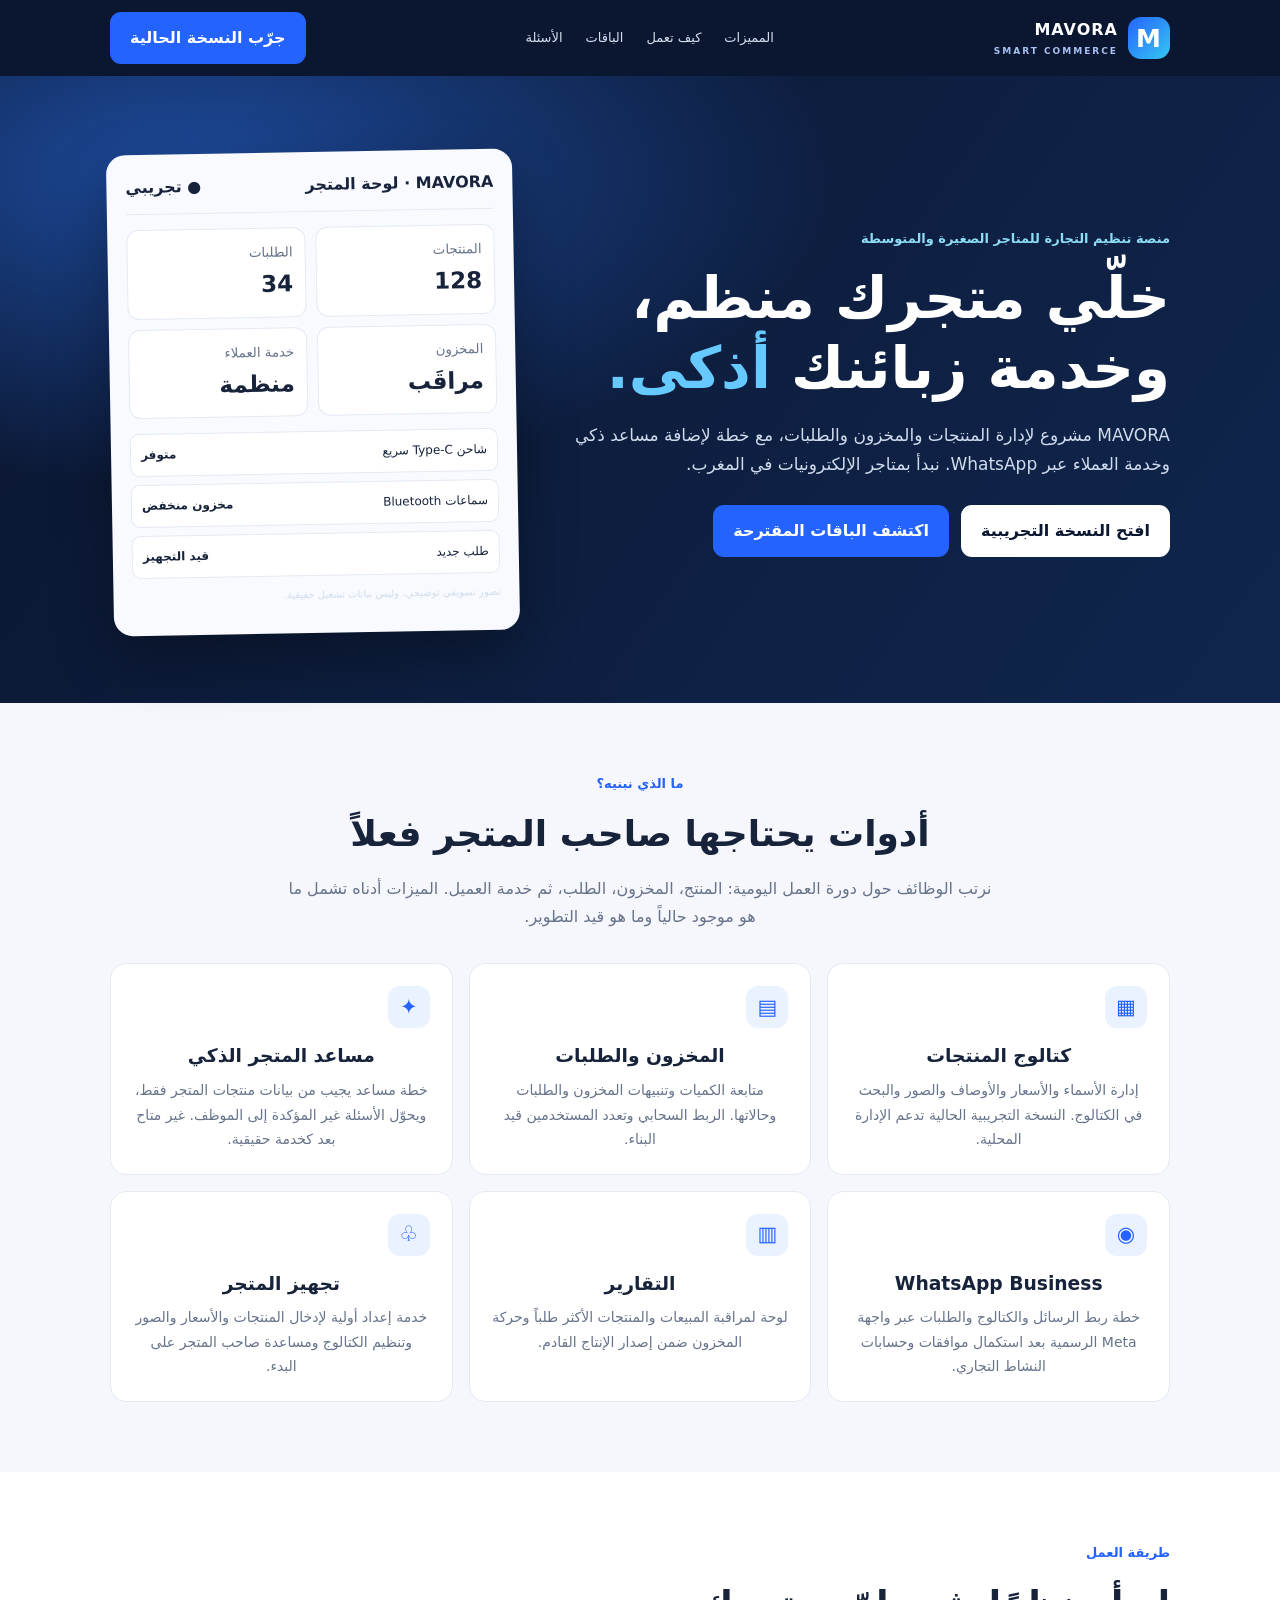
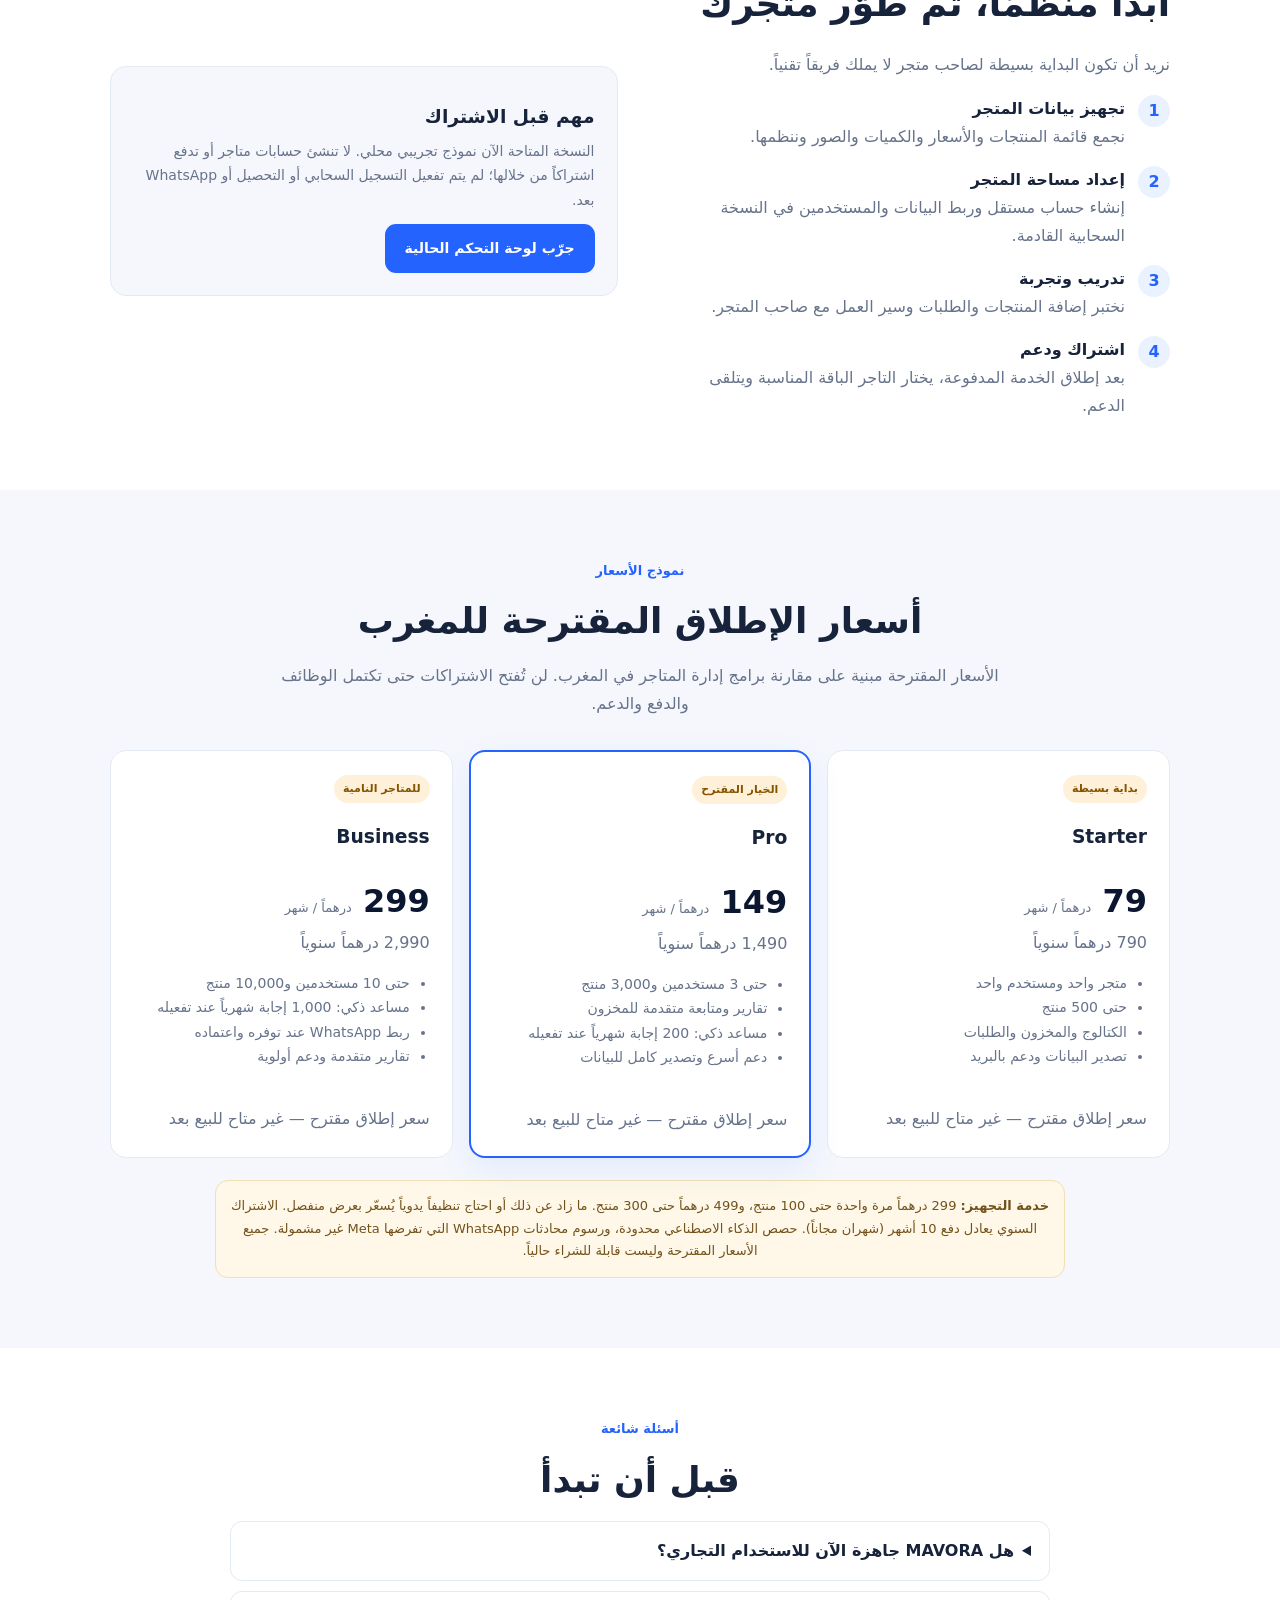
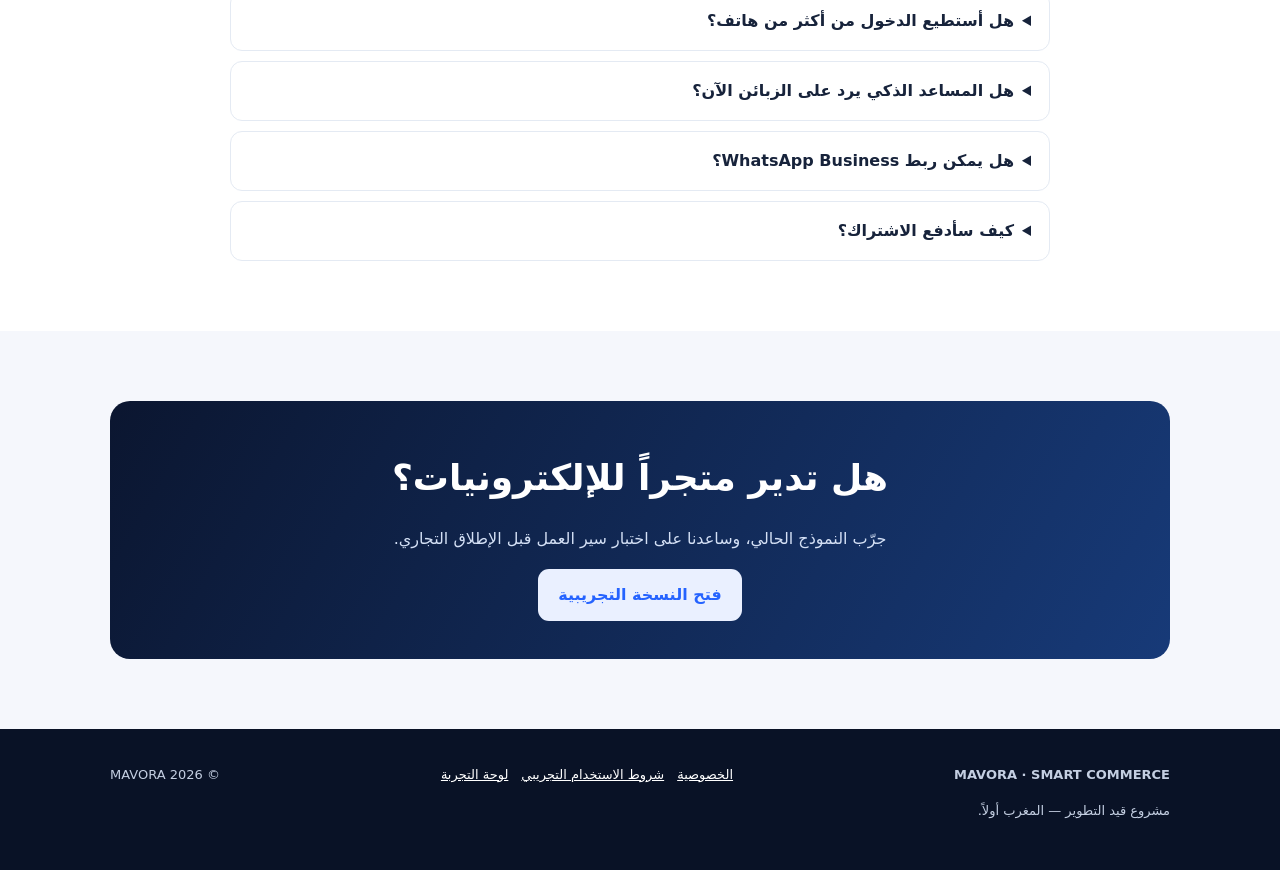
==== commit fcf38848: "Revise proposed Morocco pricing and clarify limits" ====
--- a/index.html
+++ b/index.html
@@ -14,17 +14,17 @@
 <article class="card"><div class="ico">♧</div><h3>تجهيز المتجر</h3><p>خدمة إعداد أولية لإدخال المنتجات والأسعار والصور وتنظيم الكتالوج ومساعدة صاحب المتجر على البدء.</p></article>
 </div></div></section>
 <section class="section white" id="how"><div class="wrap split"><div><div class="kicker">طريقة العمل</div><h2>ابدأ منظمًا، ثم طوّر متجرك</h2><p class="muted">نريد أن تكون البداية بسيطة لصاحب متجر لا يملك فريقاً تقنياً.</p><div class="steps"><div class="step"><span class="num">1</span><div><b>تجهيز بيانات المتجر</b><div class="muted">نجمع قائمة المنتجات والأسعار والكميات والصور وننظمها.</div></div></div><div class="step"><span class="num">2</span><div><b>إعداد مساحة المتجر</b><div class="muted">إنشاء حساب مستقل وربط البيانات والمستخدمين في النسخة السحابية القادمة.</div></div></div><div class="step"><span class="num">3</span><div><b>تدريب وتجربة</b><div class="muted">نختبر إضافة المنتجات والطلبات وسير العمل مع صاحب المتجر.</div></div></div><div class="step"><span class="num">4</span><div><b>اشتراك ودعم</b><div class="muted">بعد إطلاق الخدمة المدفوعة، يختار التاجر الباقة المناسبة ويتلقى الدعم.</div></div></div></div></div><div class="card"><h3>مهم قبل الاشتراك</h3><p>النسخة المتاحة الآن نموذج تجريبي محلي. لا تنشئ حسابات متاجر أو تدفع اشتراكاً من خلالها؛ لم يتم تفعيل التسجيل السحابي أو التحصيل أو WhatsApp بعد.</p><p style="margin-top:12px"><a class="btn" href="./app.html">جرّب لوحة التحكم الحالية</a></p></div></div></section>
-<section class="section" id="plans"><div class="wrap center"><div class="kicker">نموذج الأسعار</div><h2>باقات مقترحة للسوق المغربي</h2><p class="lead">أسعار اختبارية نراجعها بعد تجربة خمسة متاجر وحساب تكاليف التشغيل. ليست عروضاً قابلة للشراء حالياً.</p><div class="plans">
-<article class="plan"><span class="pill">بداية بسيطة</span><h3>Starter</h3><div class="price">49 <small>درهماً / شهر</small></div><ul><li>إدارة المنتجات والكتالوج</li><li>متابعة المخزون</li><li>تقارير أساسية</li><li>دعم أساسي</li></ul><span class="muted">مقترحة — غير متاحة للبيع</span></article>
-<article class="plan featured"><span class="pill">الخيار المقترح</span><h3>Pro</h3><div class="price">99 <small>درهماً / شهر</small></div><ul><li>كل مزايا Starter</li><li>الطلبات والتقارير المتقدمة</li><li>مساعد AI عند إطلاقه</li><li>مستخدمون إضافيون حسب الخطة النهائية</li></ul><span class="muted">مقترحة — غير متاحة للبيع</span></article>
-<article class="plan"><span class="pill">للمتاجر النامية</span><h3>Business</h3><div class="price">199 <small>درهماً / شهر</small></div><ul><li>كل مزايا Pro</li><li>تكامل WhatsApp بعد اعتماده</li><li>إعداد ودعم أوسع</li><li>إدارة فريق المتجر</li></ul><span class="muted">مقترحة — غير متاحة للبيع</span></article>
-</div><div class="warning"><b>رسوم التجهيز المقترحة:</b> 299 درهماً مرة واحدة لإدخال المنتجات وإعداد الكتالوج والتدريب. السعر النهائي يحدد بعد اختبار تكلفة الخدمة ونطاق العمل.</div></div></section>
+<section class="section" id="plans"><div class="wrap center"><div class="kicker">نموذج الأسعار</div><h2>أسعار الإطلاق المقترحة للمغرب</h2><p class="lead">الأسعار المقترحة مبنية على مقارنة برامج إدارة المتاجر في المغرب. لن تُفتح الاشتراكات حتى تكتمل الوظائف والدفع والدعم.</p><div class="plans">
+<article class="plan"><span class="pill">بداية بسيطة</span><h3>Starter</h3><div class="price">79 <small>درهماً / شهر</small></div><div class="muted">790 درهماً سنوياً</div><ul><li>متجر واحد ومستخدم واحد</li><li>حتى 500 منتج</li><li>الكتالوج والمخزون والطلبات</li><li>تصدير البيانات ودعم بالبريد</li></ul><span class="muted">سعر إطلاق مقترح — غير متاح للبيع بعد</span></article>
+<article class="plan featured"><span class="pill">الخيار المقترح</span><h3>Pro</h3><div class="price">149 <small>درهماً / شهر</small></div><div class="muted">1,490 درهماً سنوياً</div><ul><li>حتى 3 مستخدمين و3,000 منتج</li><li>تقارير ومتابعة متقدمة للمخزون</li><li>مساعد ذكي: 200 إجابة شهرياً عند تفعيله</li><li>دعم أسرع وتصدير كامل للبيانات</li></ul><span class="muted">سعر إطلاق مقترح — غير متاح للبيع بعد</span></article>
+<article class="plan"><span class="pill">للمتاجر النامية</span><h3>Business</h3><div class="price">299 <small>درهماً / شهر</small></div><div class="muted">2,990 درهماً سنوياً</div><ul><li>حتى 10 مستخدمين و10,000 منتج</li><li>مساعد ذكي: 1,000 إجابة شهرياً عند تفعيله</li><li>ربط WhatsApp عند توفره واعتماده</li><li>تقارير متقدمة ودعم أولوية</li></ul><span class="muted">سعر إطلاق مقترح — غير متاح للبيع بعد</span></article>
+</div><div class="warning"><b>خدمة التجهيز:</b> 299 درهماً مرة واحدة حتى 100 منتج، و499 درهماً حتى 300 منتج. ما زاد عن ذلك أو احتاج تنظيفاً يدوياً يُسعّر بعرض منفصل. الاشتراك السنوي يعادل دفع 10 أشهر (شهران مجاناً). حصص الذكاء الاصطناعي محدودة، ورسوم محادثات WhatsApp التي تفرضها Meta غير مشمولة. جميع الأسعار المقترحة وليست قابلة للشراء حالياً.</div></div></section>
 <section class="section white" id="faq"><div class="wrap center"><div class="kicker">أسئلة شائعة</div><h2>قبل أن تبدأ</h2><div class="faq">
 <details><summary>هل MAVORA جاهزة الآن للاستخدام التجاري؟</summary><p>لا. المتاح حالياً نموذج واجهة تجريبي يحفظ البيانات محلياً في المتصفح. لا تستخدمه لتخزين بيانات عملاء حقيقية أو تشغيل متجر فعلي.</p></details>
 <details><summary>هل أستطيع الدخول من أكثر من هاتف؟</summary><p>ليس في النسخة الحالية. المزامنة السحابية وتسجيل الدخول لكل متجر من متطلبات الإصدار التجاري القادم.</p></details>
 <details><summary>هل المساعد الذكي يرد على الزبائن الآن؟</summary><p>لا. الموجود في النسخة التجريبية بحث بسيط داخل كتالوج محلي، وليس نموذج ذكاء اصطناعي متصلاً.</p></details>
 <details><summary>هل يمكن ربط WhatsApp Business؟</summary><p>هذا ضمن خارطة الطريق. يتطلب حساب WhatsApp Business Platform ورقم نشاط تجاري وإعدادات وموافقات Meta، ولا يعمل بمجرد فتح الموقع.</p></details>
-<details><summary>كيف سأدفع الاشتراك؟</summary><p>لم يتم تفعيل الدفع بعد. لن نطلب منك إدخال بطاقة أو دفع أي مبلغ قبل إعلان الإطلاق الرسمي.</p></details>
+<details><summary>كيف سأدفع الاشتراك؟</summary><p>لم يتم تفعيل الدفع بعد. الخطة هي بوابة محلية للمغرب بعد قبول التاجر، وPaddle للأسواق الدولية بعد التحقق من أهلية حساب البائع. لن نطلب منك إدخال بطاقة أو دفع أي مبلغ قبل إعلان الإطلاق الرسمي.</p></details>
 </div></div></section>
 <section class="section"><div class="wrap"><div class="cta"><h2>هل تدير متجراً للإلكترونيات؟</h2><p>جرّب النموذج الحالي، وساعدنا على اختبار سير العمل قبل الإطلاق التجاري.</p><a class="btn alt" href="./app.html">فتح النسخة التجريبية</a></div></div></section>
 <footer class="foot"><div class="wrap footrow"><div><b>MAVORA · SMART COMMERCE</b><p>مشروع قيد التطوير — المغرب أولاً.</p></div><div><a href="./privacy.html">الخصوصية</a>　<a href="./terms.html">شروط الاستخدام التجريبي</a>　<a href="./app.html">لوحة التجربة</a></div><div>© <span id="year"></span> MAVORA</div></div></footer><script>document.getElementById('year').textContent=new Date().getFullYear()</script></body></html>
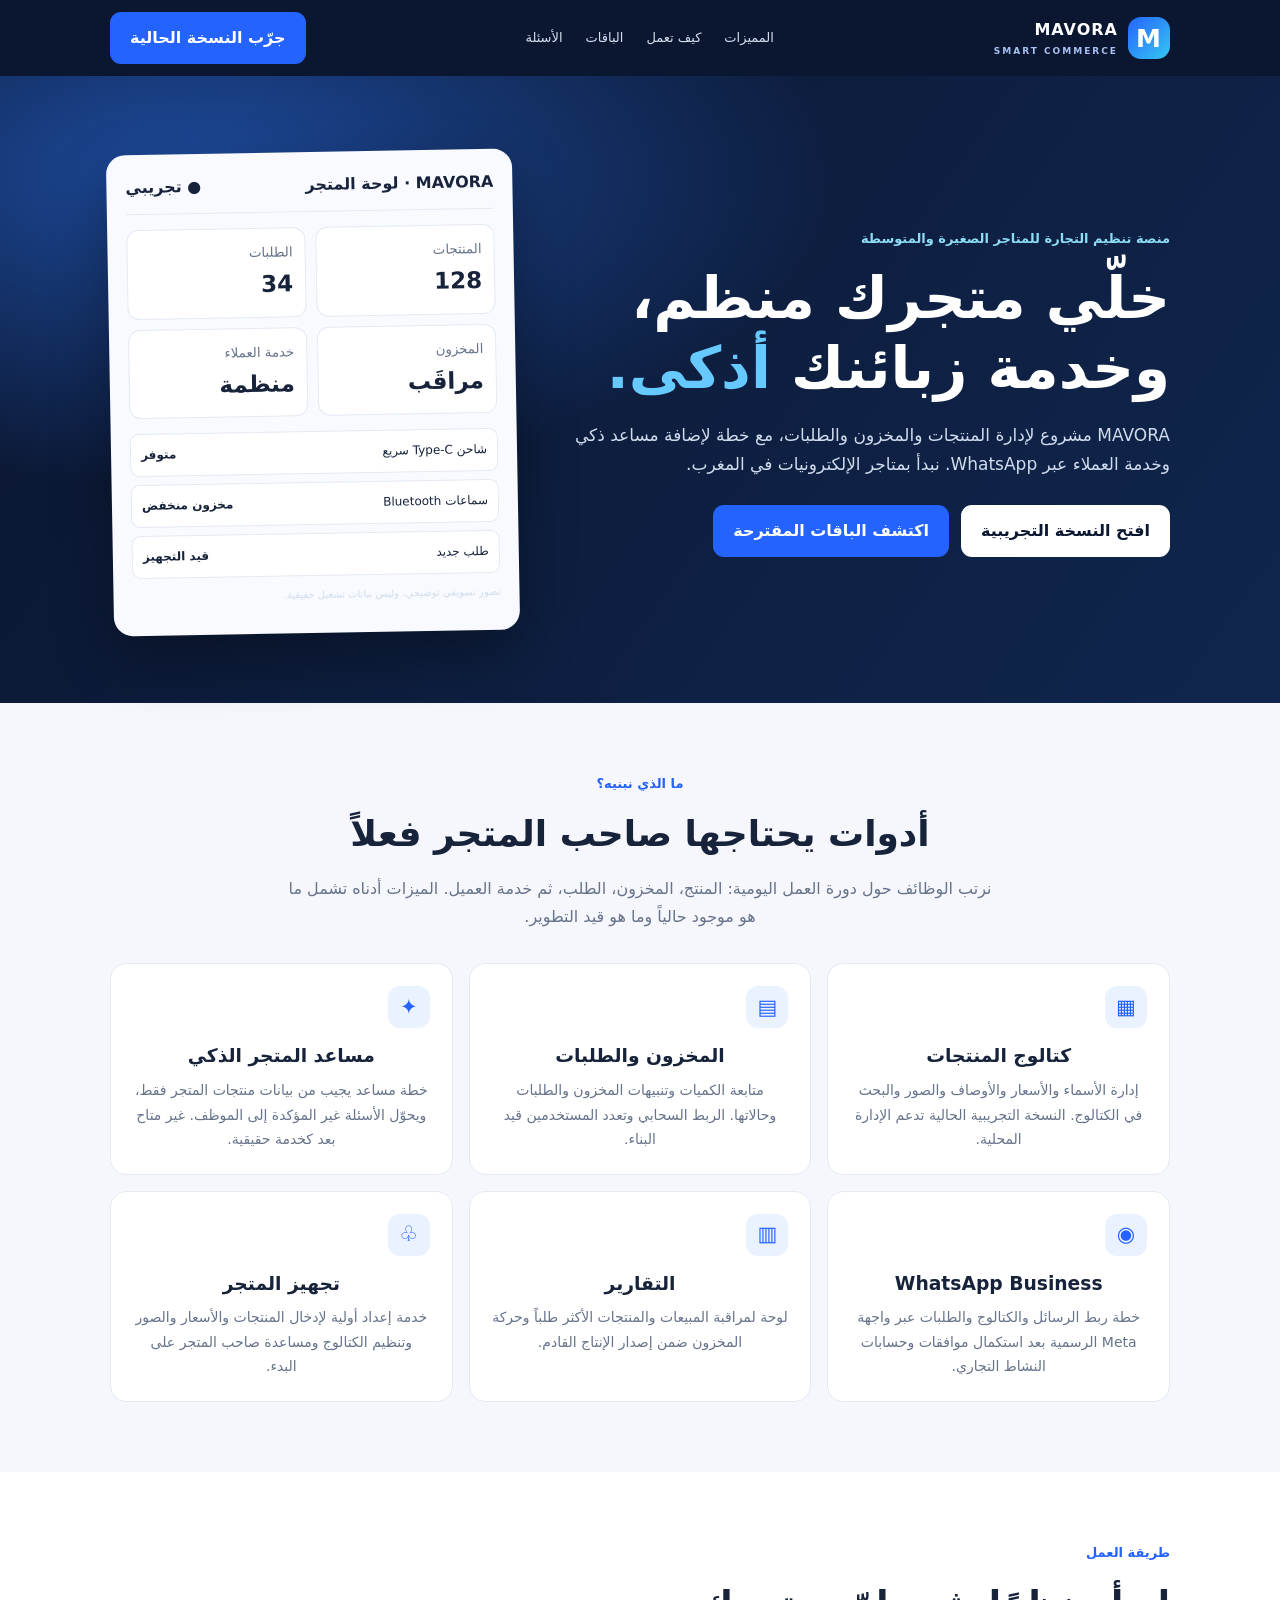
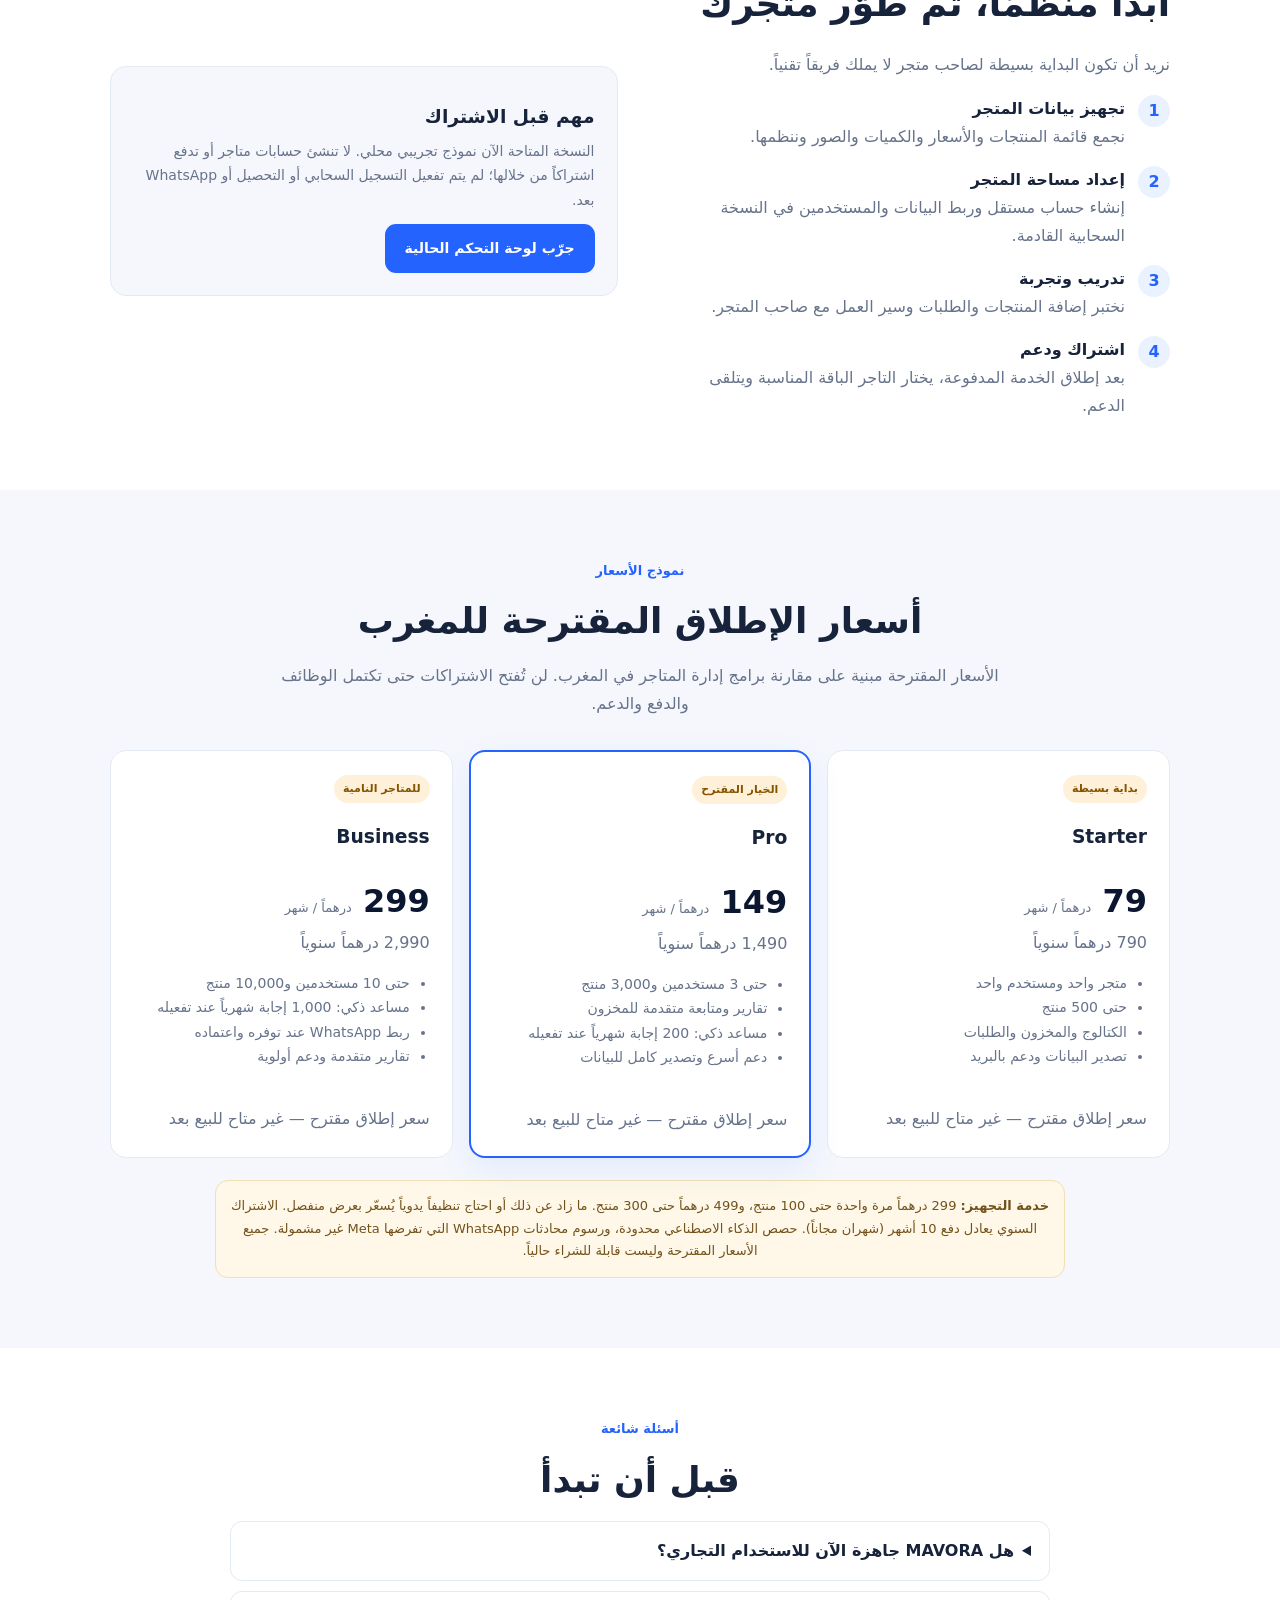
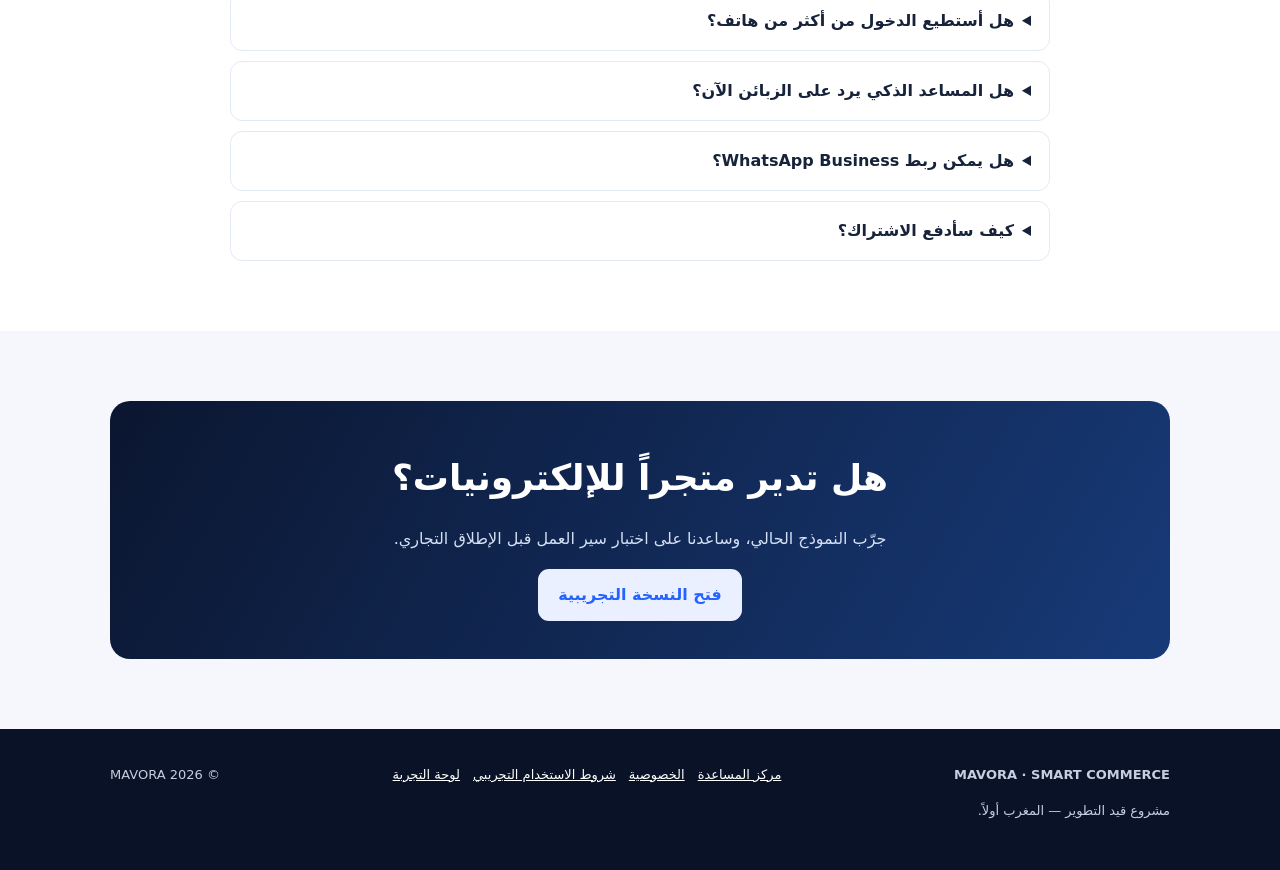
==== commit 8b3f0c14: "Link help center from MAVORA marketing page" ====
--- a/index.html
+++ b/index.html
@@ -27,4 +27,4 @@
 <details><summary>كيف سأدفع الاشتراك؟</summary><p>لم يتم تفعيل الدفع بعد. الخطة هي بوابة محلية للمغرب بعد قبول التاجر، وPaddle للأسواق الدولية بعد التحقق من أهلية حساب البائع. لن نطلب منك إدخال بطاقة أو دفع أي مبلغ قبل إعلان الإطلاق الرسمي.</p></details>
 </div></div></section>
 <section class="section"><div class="wrap"><div class="cta"><h2>هل تدير متجراً للإلكترونيات؟</h2><p>جرّب النموذج الحالي، وساعدنا على اختبار سير العمل قبل الإطلاق التجاري.</p><a class="btn alt" href="./app.html">فتح النسخة التجريبية</a></div></div></section>
-<footer class="foot"><div class="wrap footrow"><div><b>MAVORA · SMART COMMERCE</b><p>مشروع قيد التطوير — المغرب أولاً.</p></div><div><a href="./privacy.html">الخصوصية</a>　<a href="./terms.html">شروط الاستخدام التجريبي</a>　<a href="./app.html">لوحة التجربة</a></div><div>© <span id="year"></span> MAVORA</div></div></footer><script>document.getElementById('year').textContent=new Date().getFullYear()</script></body></html>+<footer class="foot"><div class="wrap footrow"><div><b>MAVORA · SMART COMMERCE</b><p>مشروع قيد التطوير — المغرب أولاً.</p></div><div><a href="./help.html">مركز المساعدة</a>　<a href="./privacy.html">الخصوصية</a>　<a href="./terms.html">شروط الاستخدام التجريبي</a>　<a href="./app.html">لوحة التجربة</a></div><div>© <span id="year"></span> MAVORA</div></div></footer><script>document.getElementById('year').textContent=new Date().getFullYear()</script></body></html>
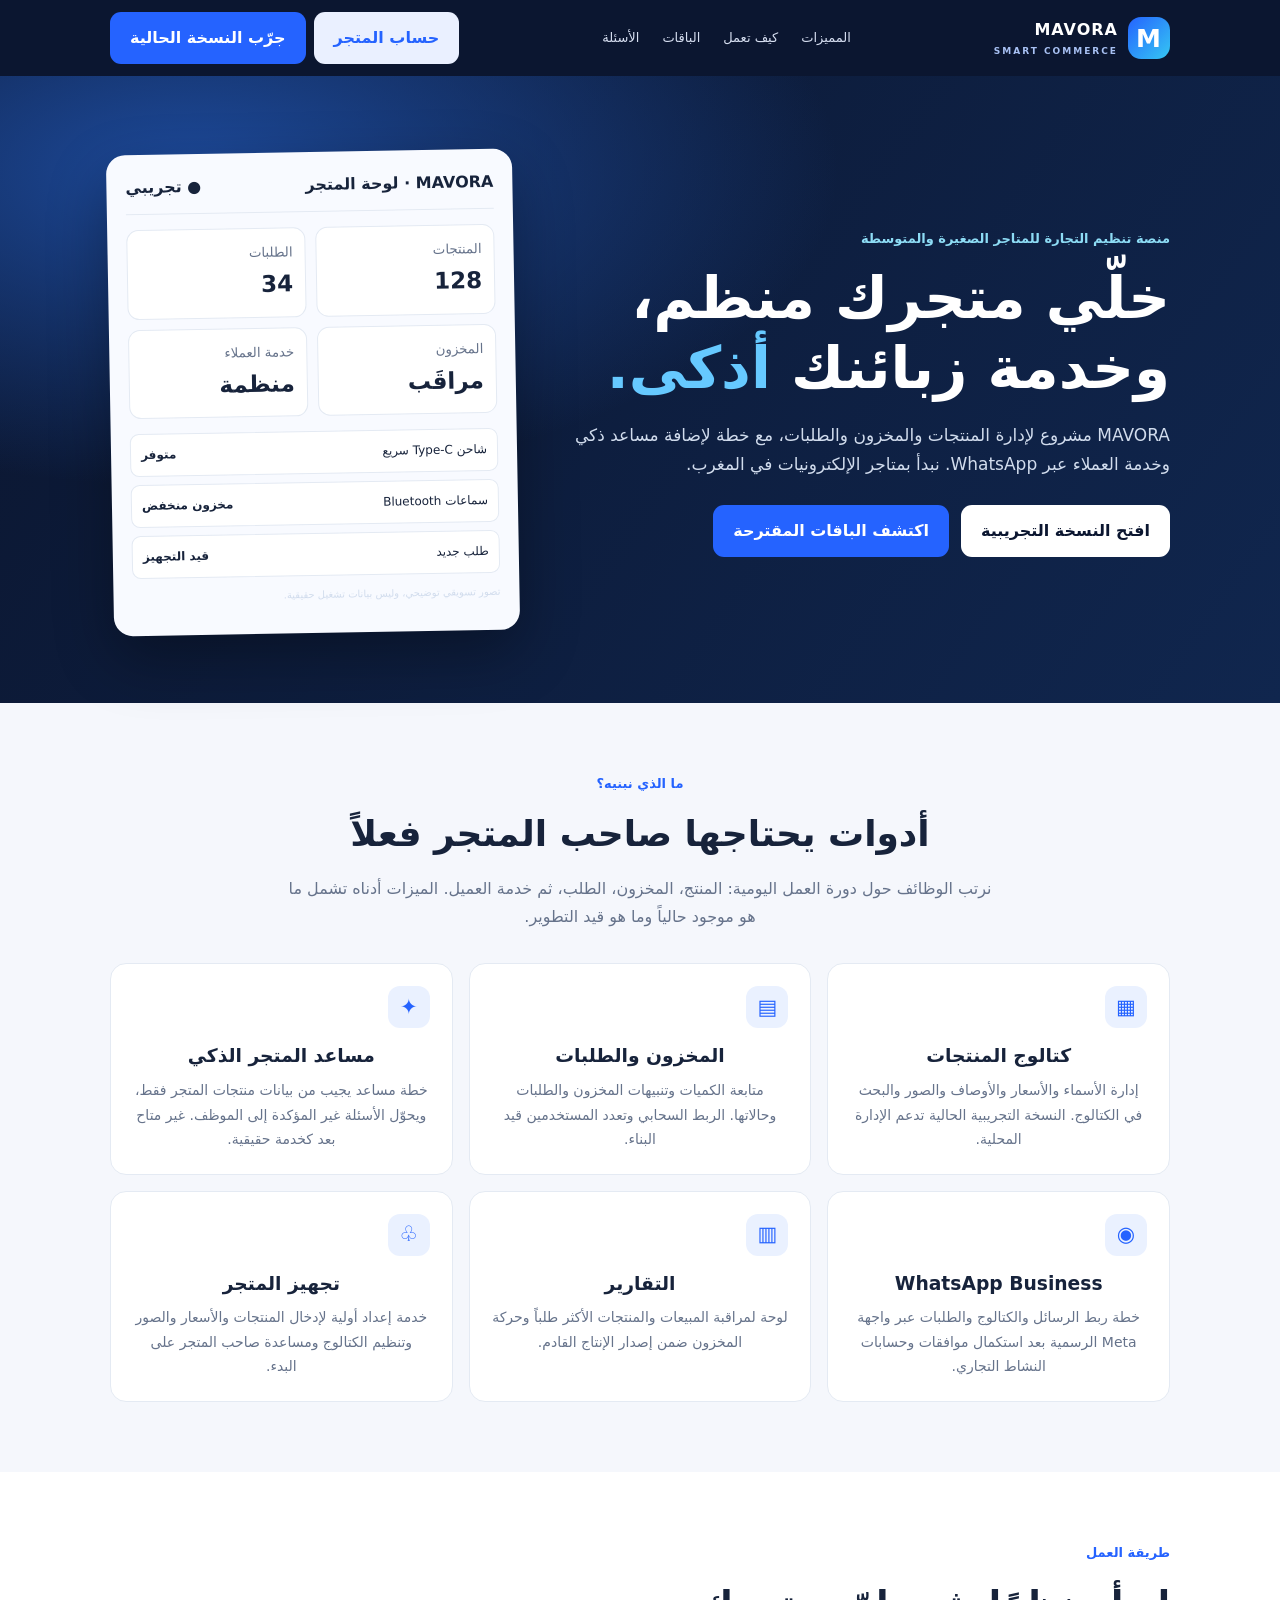
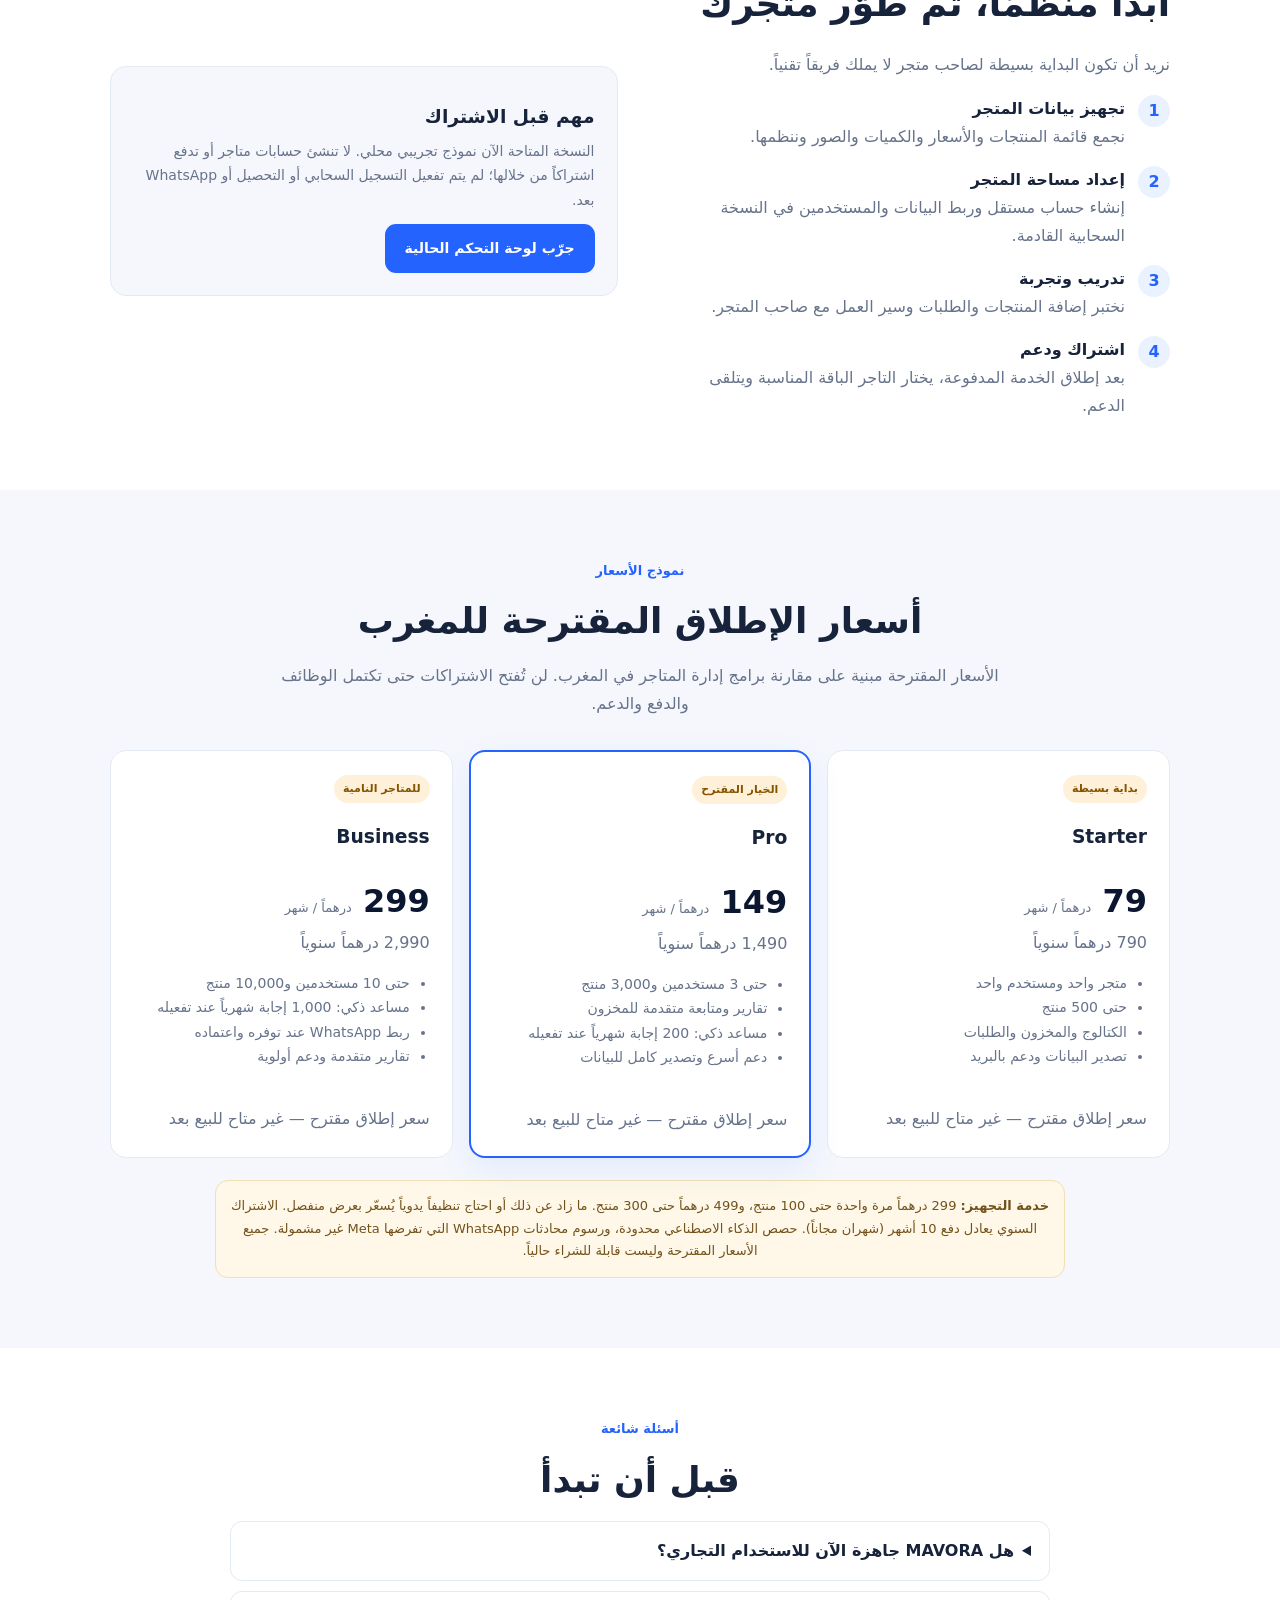
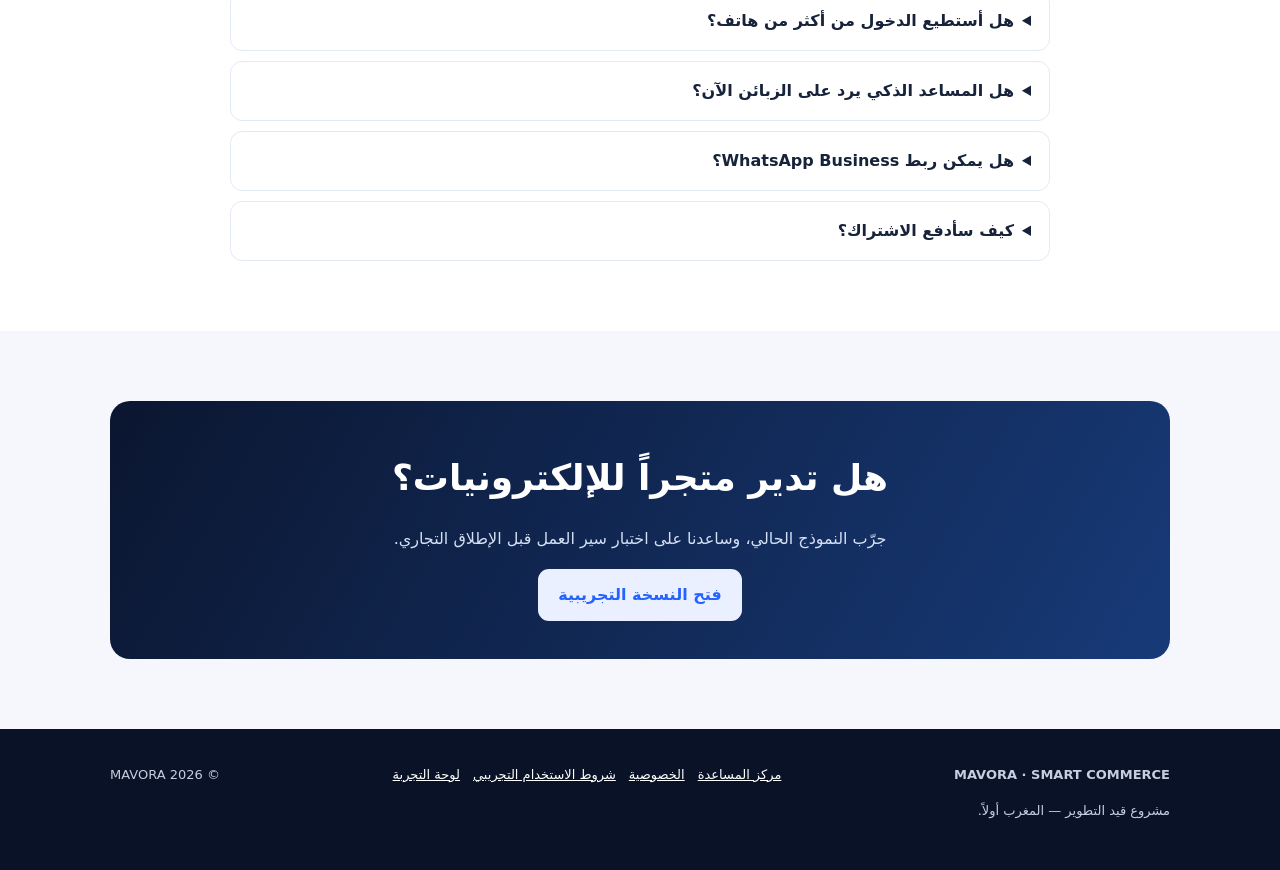
==== commit 9f2ff042: "Add cloud account entry point to MAVORA homepage" ====
--- a/index.html
+++ b/index.html
@@ -3,7 +3,7 @@
 <style>
 :root{--n:#0b1630;--b:#2563ff;--c:#35c7f2;--bg:#f5f7fc;--ink:#17233b;--muted:#66738b;--line:#e4eaf3}*{box-sizing:border-box}html{scroll-behavior:smooth}body{margin:0;background:var(--bg);color:var(--ink);font-family:system-ui,Tahoma,Arial;line-height:1.75}a{color:inherit;text-decoration:none}.wrap{max-width:1100px;margin:auto;padding:0 20px}.top{background:var(--n);color:#fff}.nav{height:76px;display:flex;align-items:center;justify-content:space-between;gap:20px}.brand{display:flex;align-items:center;gap:10px;font-weight:900;letter-spacing:1px}.mark{display:grid;place-items:center;width:42px;height:42px;border-radius:13px;background:linear-gradient(135deg,var(--b),var(--c));font-size:25px}.brand small{display:block;font-size:9px;color:#a8c1f3;letter-spacing:2px}.links{display:flex;gap:23px;color:#d6def0;font-size:13px}.btn{display:inline-flex;align-items:center;justify-content:center;border:0;border-radius:11px;background:var(--b);color:#fff;padding:12px 20px;font-weight:800;min-height:45px}.btn.alt{background:#eaf0ff;color:var(--b)}.hero{padding:76px 0 70px;color:#fff;background:radial-gradient(ellipse at 15% 15%,#1d4a9b 0,transparent 42%),linear-gradient(125deg,#0b1630,#10264e)}.hero-grid{display:grid;grid-template-columns:1.2fr .8fr;align-items:center;gap:45px}.eyebrow{color:#8ddcf5;font-weight:800;font-size:13px}.hero h1{font-size:clamp(34px,5vw,58px);line-height:1.2;margin:14px 0}.hero h1 span{color:#66c9ff}.hero p{color:#d1dced;max-width:650px;font-size:17px}.hero-actions{display:flex;gap:12px;flex-wrap:wrap;margin-top:25px}.hero .alt{background:#fff;color:var(--n)}.mock{background:#f8faff;color:var(--ink);border-radius:19px;padding:19px;box-shadow:0 22px 60px #0005;transform:rotate(-1deg)}.mock-head{display:flex;justify-content:space-between;align-items:center;border-bottom:1px solid var(--line);padding-bottom:12px;font-weight:800}.mock-grid{display:grid;grid-template-columns:repeat(2,1fr);gap:10px;margin:15px 0}.mock-stat{background:white;border:1px solid var(--line);border-radius:12px;padding:12px}.mock-stat small{color:var(--muted);display:block}.mock-stat b{font-size:23px}.mock-row{background:white;border:1px solid var(--line);border-radius:9px;padding:10px;margin-top:8px;font-size:12px;display:flex;justify-content:space-between}.section{padding:70px 0}.section.white{background:#fff}.center{text-align:center}.kicker{color:var(--b);font-weight:800;font-size:13px}.section h2{font-size:clamp(25px,3vw,36px);margin:7px 0 10px}.lead{color:var(--muted);max-width:720px;margin:0 auto 32px}.cards{display:grid;grid-template-columns:repeat(3,1fr);gap:16px}.card{background:#fff;border:1px solid var(--line);border-radius:16px;padding:22px}.white .card{background:var(--bg)}.ico{width:42px;height:42px;border-radius:12px;display:grid;place-items:center;background:#eaf1ff;color:var(--b);font-size:21px}.card h3{margin:12px 0 5px}.card p{margin:0;color:var(--muted);font-size:14px}.split{display:grid;grid-template-columns:1fr 1fr;gap:45px;align-items:center}.steps{display:grid;gap:15px}.step{display:flex;gap:13px;align-items:flex-start}.num{flex:0 0 32px;height:32px;border-radius:50%;display:grid;place-items:center;background:#eaf1ff;color:var(--b);font-weight:900}.plans{display:grid;grid-template-columns:repeat(3,1fr);gap:16px;text-align:right}.plan{background:#fff;border:1px solid var(--line);border-radius:16px;padding:22px}.plan.featured{border:2px solid var(--b);box-shadow:0 12px 35px #2563ff16}.price{font-size:32px;font-weight:900;color:var(--n)}.price small{font-size:13px;color:var(--muted);font-weight:500}.plan ul{padding-right:20px;color:var(--muted);font-size:14px;min-height:120px}.pill{display:inline-block;background:#fff1d9;color:#865400;padding:4px 9px;border-radius:30px;font-size:11px;font-weight:800}.warning{background:#fff8e8;border:1px solid #f2dfb2;color:#72521b;border-radius:13px;padding:14px;margin:22px auto 0;max-width:850px;font-size:13px}.faq{max-width:820px;margin:auto;display:grid;gap:10px;text-align:right}.faq details{background:#fff;border:1px solid var(--line);border-radius:12px;padding:15px 18px}.faq summary{font-weight:800;cursor:pointer}.faq p{color:var(--muted);font-size:14px;margin-bottom:0}.cta{background:linear-gradient(120deg,#0b1630,#173a78);color:#fff;border-radius:20px;padding:38px;text-align:center}.cta p{color:#d4e0f5}.foot{background:#091226;color:#c4cfe2;padding:35px 0;font-size:13px}.footrow{display:flex;justify-content:space-between;gap:20px;flex-wrap:wrap}.foot a{color:#fff;text-decoration:underline}.muted{color:var(--muted)}@media(max-width:760px){.links{display:none}.hero{padding:52px 0}.hero-grid,.split{grid-template-columns:1fr}.mock{max-width:500px}.cards,.plans{grid-template-columns:1fr}.plan ul{min-height:0}.section{padding:52px 0}.nav{height:66px}.cta{padding:25px 17px}}
 </style></head><body>
-<header class="top"><div class="wrap nav"><a class="brand" href="./"><span class="mark">M</span><span>MAVORA<small>SMART COMMERCE</small></span></a><nav class="links"><a href="#features">المميزات</a><a href="#how">كيف تعمل</a><a href="#plans">الباقات</a><a href="#faq">الأسئلة</a></nav><a class="btn" href="./app.html">جرّب النسخة الحالية</a></div></header>
+<header class="top"><div class="wrap nav"><a class="brand" href="./"><span class="mark">M</span><span>MAVORA<small>SMART COMMERCE</small></span></a><nav class="links"><a href="#features">المميزات</a><a href="#how">كيف تعمل</a><a href="#plans">الباقات</a><a href="#faq">الأسئلة</a></nav><div style="display:flex;gap:8px;align-items:center"><a class="btn alt" href="./cloud.html">حساب المتجر</a><a class="btn" href="./app.html">جرّب النسخة الحالية</a></div></div></header>
 <section class="hero"><div class="wrap hero-grid"><div><div class="eyebrow">منصة تنظيم التجارة للمتاجر الصغيرة والمتوسطة</div><h1>خلّي متجرك منظم، وخدمة زبائنك <span>أذكى.</span></h1><p>MAVORA مشروع لإدارة المنتجات والمخزون والطلبات، مع خطة لإضافة مساعد ذكي وخدمة العملاء عبر WhatsApp. نبدأ بمتاجر الإلكترونيات في المغرب.</p><div class="hero-actions"><a class="btn alt" href="./app.html">افتح النسخة التجريبية</a><a class="btn" href="#plans">اكتشف الباقات المقترحة</a></div></div><div class="mock" aria-label="تصور توضيحي للوحة إدارة المتجر"><div class="mock-head"><span>MAVORA · لوحة المتجر</span><span>● تجريبي</span></div><div class="mock-grid"><div class="mock-stat"><small>المنتجات</small><b>128</b></div><div class="mock-stat"><small>الطلبات</small><b>34</b></div><div class="mock-stat"><small>المخزون</small><b>مراقَب</b></div><div class="mock-stat"><small>خدمة العملاء</small><b>منظمة</b></div></div><div class="mock-row"><span>شاحن Type-C سريع</span><b>متوفر</b></div><div class="mock-row"><span>سماعات Bluetooth</span><b>مخزون منخفض</b></div><div class="mock-row"><span>طلب جديد</span><b>قيد التجهيز</b></div><p class="muted" style="font-size:10px">تصور تسويقي توضيحي، وليس بيانات تشغيل حقيقية.</p></div></div></section>
 <section class="section" id="features"><div class="wrap center"><div class="kicker">ما الذي نبنيه؟</div><h2>أدوات يحتاجها صاحب المتجر فعلاً</h2><p class="lead">نرتب الوظائف حول دورة العمل اليومية: المنتج، المخزون، الطلب، ثم خدمة العميل. الميزات أدناه تشمل ما هو موجود حالياً وما هو قيد التطوير.</p><div class="cards">
 <article class="card"><div class="ico">▦</div><h3>كتالوج المنتجات</h3><p>إدارة الأسماء والأسعار والأوصاف والصور والبحث في الكتالوج. النسخة التجريبية الحالية تدعم الإدارة المحلية.</p></article>
